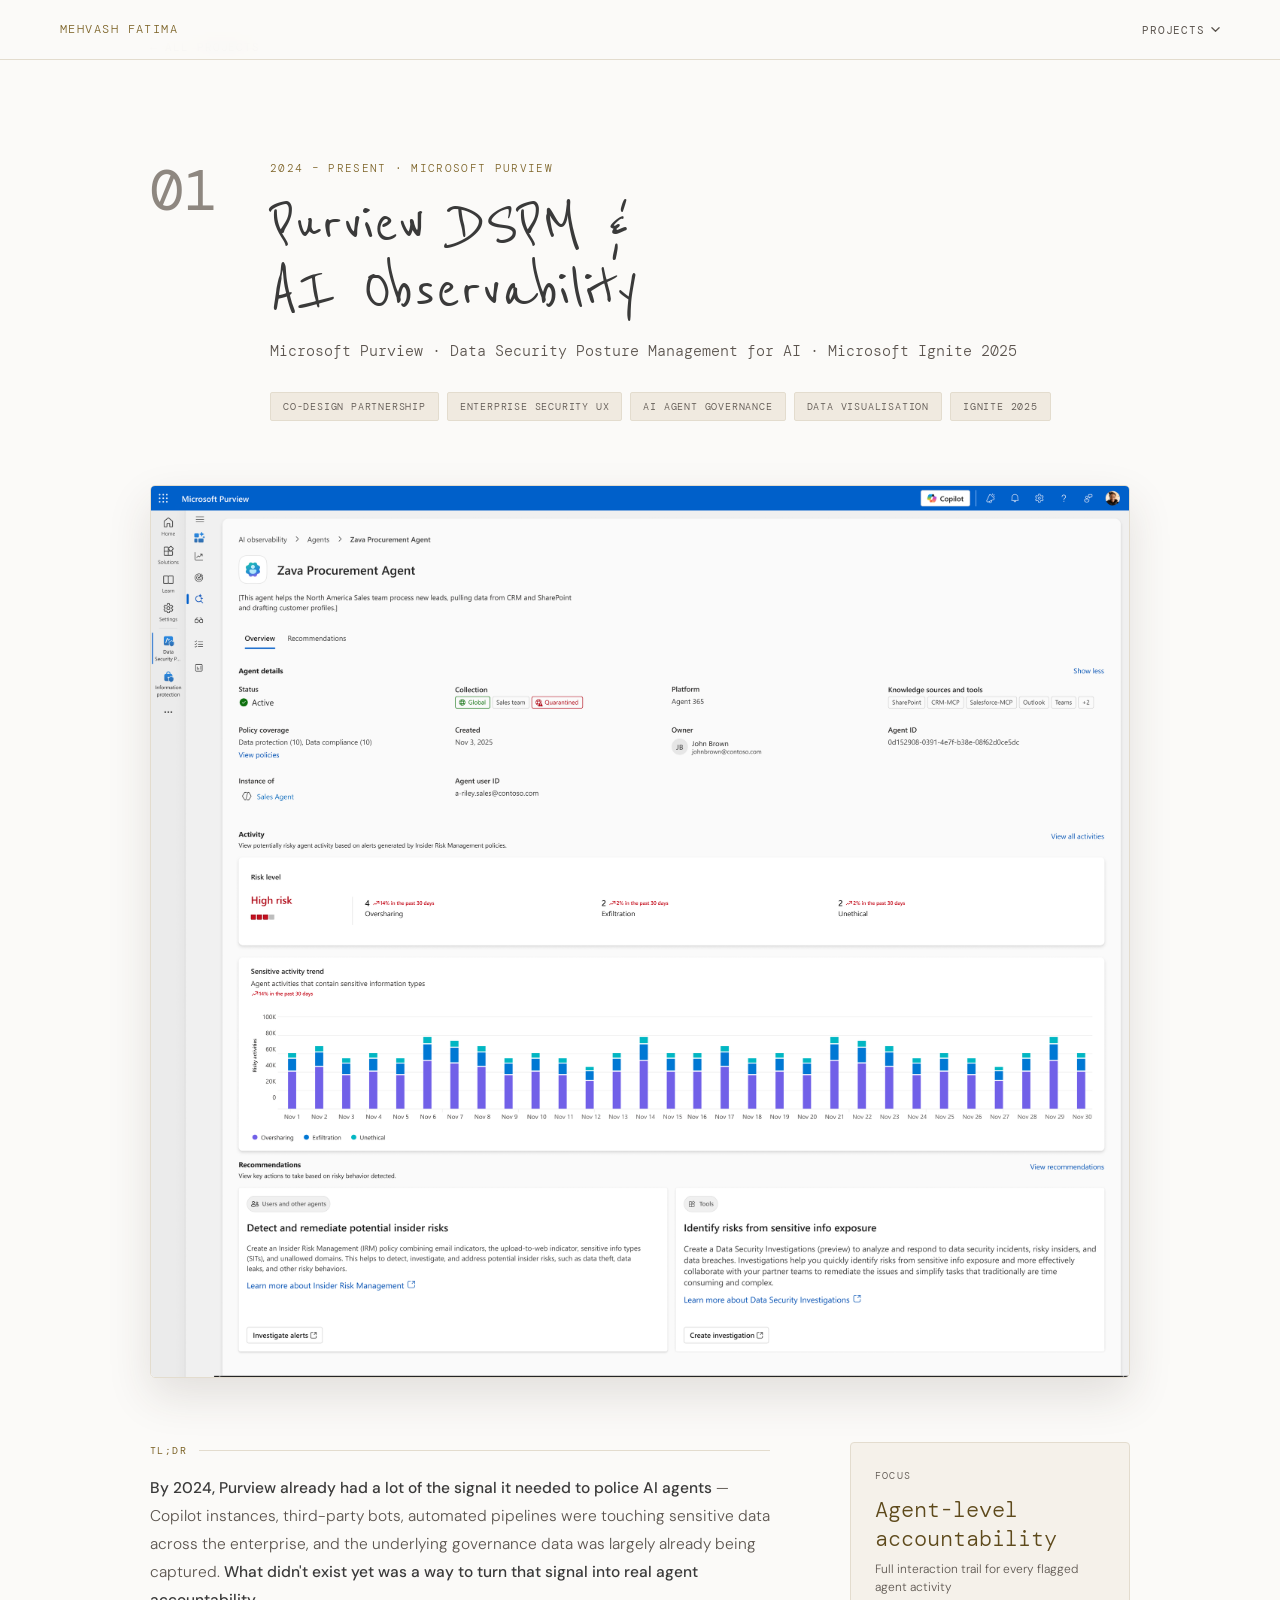
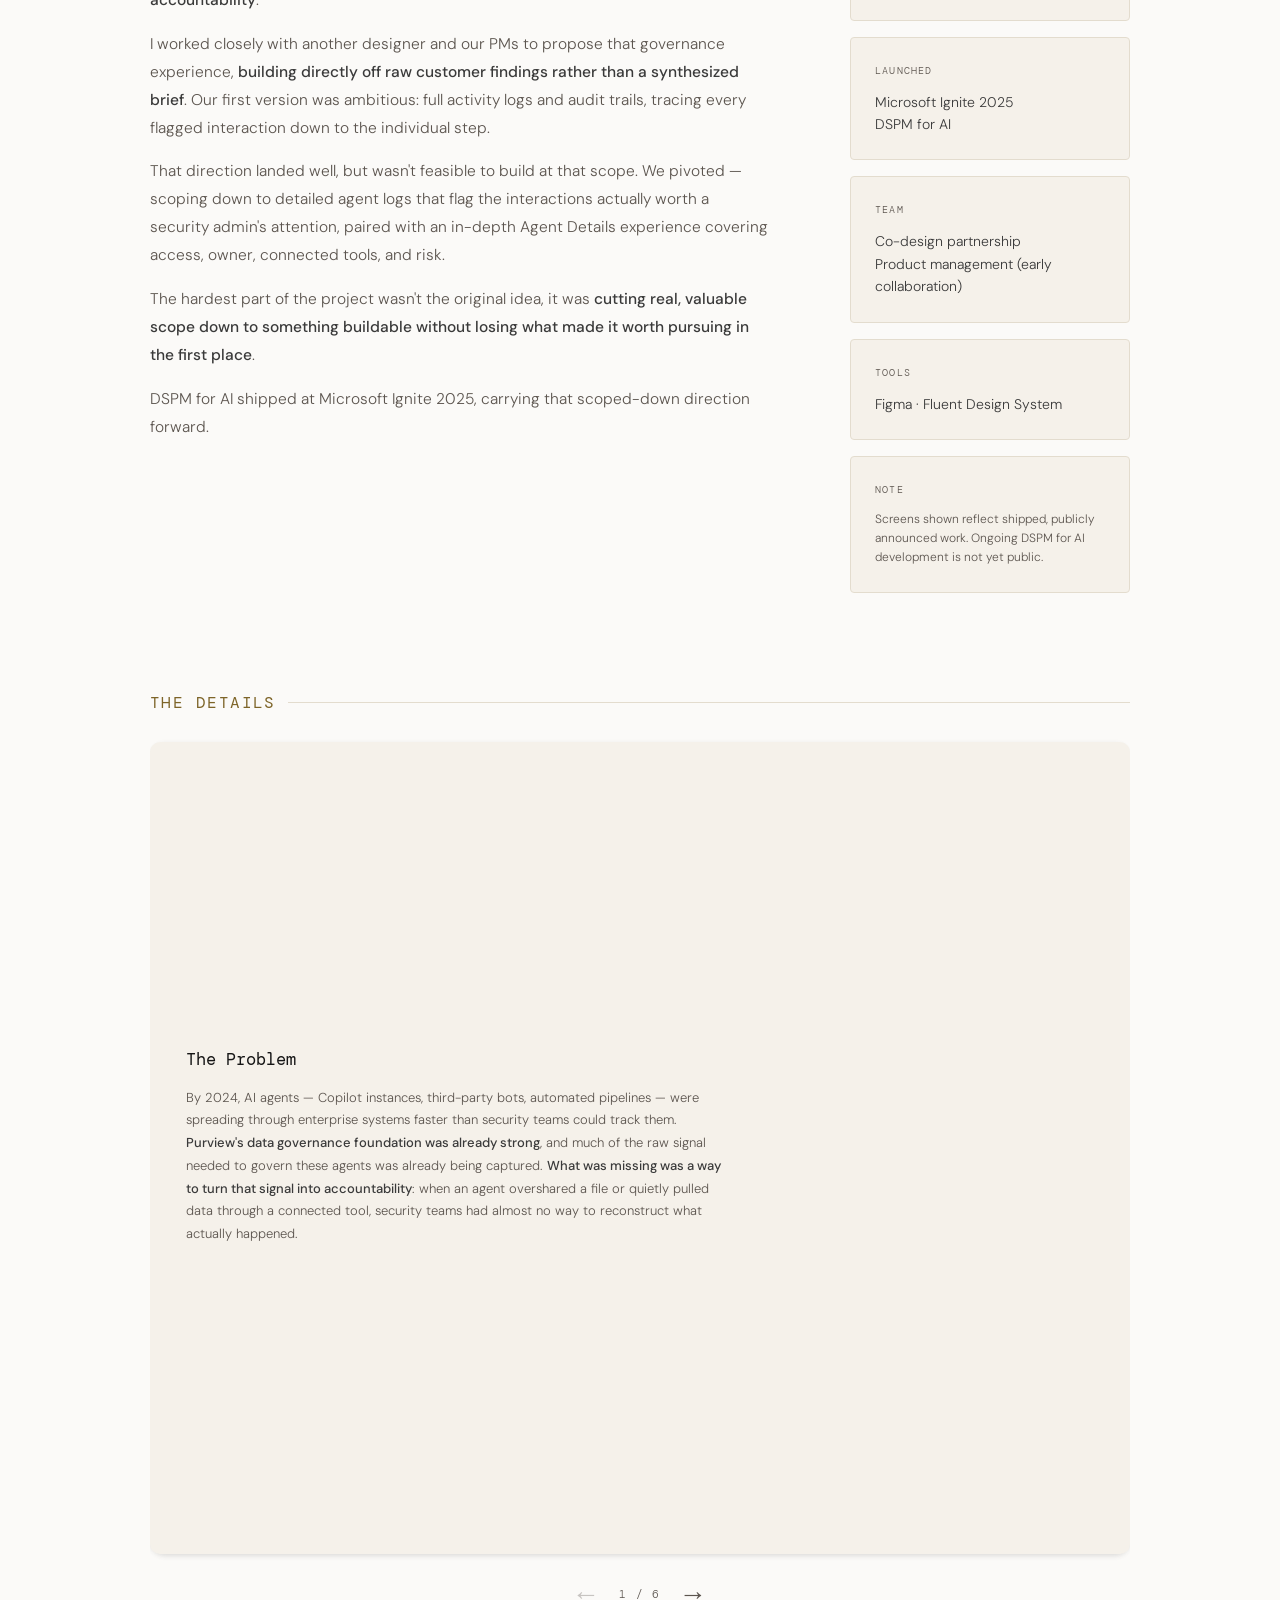
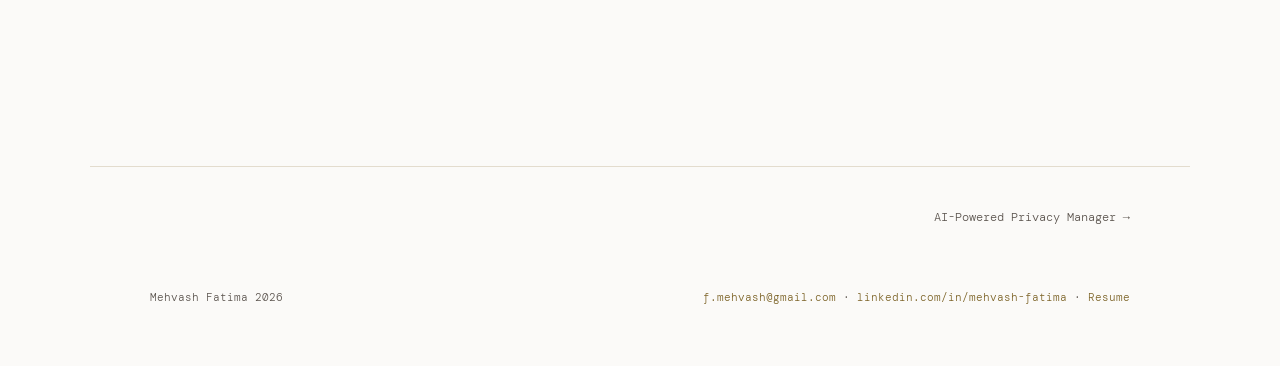
==== case-study-01-dspm.html @ 2e0a59f4 "Swap the site's serif for DM Mono and hand-letter the page titles Playfair Display is gone. Everythi" ====
<!DOCTYPE html>
<html lang="en">
<head>
<meta charset="UTF-8">
<meta name="viewport" content="width=device-width, initial-scale=1.0">
<title>Purview DSPM & AI Observability · Mehvash Fatima</title>
<link rel="preconnect" href="https://fonts.googleapis.com">
<link href="https://fonts.googleapis.com/css2?family=DM+Mono:ital,wght@0,400;0,500;1,400&family=DM+Sans:wght@300;400;500&family=Reenie+Beanie&display=swap" rel="stylesheet">
<style>
  *, *::before, *::after { box-sizing: border-box; margin: 0; padding: 0; }

  :root {
    /* Light palette. Every ink/accent value below clears WCAG AA (4.5:1) on the
       darkest surface it can land on (--tag-bg), not just on --bg. */
    --bg:        #FBFAF8;
    --surface:   #F5F1EA;
    --border:    #E3DCCE;
    --card:      #FFFFFF;
    --ink:       #3A3A3A;
    --muted:     #5C554F;
    --accent:    #7D6428;
    --highlight: #5E4A1C;
    --tag-bg:    #F0EAE0;
    /* Ghosted numerals. Light enough to stay background texture, dark
       enough to pass: --numeral 4.69:1 for 11px text, --numeral-display
       3.40:1 which clears large-text AA at 72px. Previously both used
       --border, which sat at 1.31:1. */
    --numeral:   #767068;
    --numeral-display: #8E8780;
    --final-tag: #A9C9A4;
    /* "The Details" carousel. --ink-strong is the near-black the slide
       headings use; --frame is the picture-frame border around slide
       screenshots, --frame-dash the dashed annotation boxes. */
    --ink-strong:   #161616;
    --frame:        #F2EDE4;
    --frame-dash:   #CBBEA3;
    /* Angular "torn paper" fills. --wash backs the hero headline; the
       numbered three back the process principles. */
    --wash:      #E8D5B0;
    --wash-1:    #C8B89A;
    --wash-2:    #E8D5B0;
    --wash-3:    #C8A870;
    --hand:      'Reenie Beanie', 'Segoe Script', cursive;
    --sans:      'DM Sans', sans-serif;
    --mono:      'DM Mono', monospace;
  }

  /* Honour the OS "reduce motion" setting: opt in rather than opt out. */
  @media (prefers-reduced-motion: no-preference) {
    html { scroll-behavior: smooth; }
  }

  body {
    background: var(--bg);
    color: var(--ink);
    font-family: var(--sans);
    font-weight: 300;
    line-height: 1.7;
    -webkit-font-smoothing: antialiased;
  }

  /* ── NAV ── */
  nav {
    position: fixed;
    top: 0; left: 0; right: 0;
    z-index: 100;
    background: rgba(251,250,248,0.92);
    backdrop-filter: blur(12px);
    border-bottom: 1px solid var(--border);
    padding: 0 60px;
    height: 60px;
    display: flex;
    align-items: center;
    justify-content: space-between;
  }

  .nav-name {
    font-family: var(--mono);
    font-size: 12px;
    letter-spacing: 0.12em;
    color: var(--accent);
    text-transform: uppercase;
    text-decoration: none;
  }

  .nav-links {
    display: flex;
    align-items: center;
    gap: 32px;
    list-style: none;
  }

  .nav-links > a {
    font-family: var(--mono);
    font-size: 11px;
    color: var(--muted);
    text-decoration: none;
    letter-spacing: 0.08em;
    text-transform: uppercase;
    transition: color 0.2s;
  }

  .nav-links > a:hover { color: var(--ink); }

  /* ── NAV DROPDOWN ── */
  .nav-dropdown {
    position: relative;
  }

  .nav-dropdown-trigger {
    display: flex;
    align-items: center;
    gap: 6px;
    background: none;
    border: none;
    cursor: pointer;
    font-family: var(--mono);
    font-size: 11px;
    color: var(--muted);
    letter-spacing: 0.08em;
    text-transform: uppercase;
    transition: color 0.2s;
    padding: 0;
  }

  .nav-dropdown-trigger:hover,
  .nav-dropdown.open .nav-dropdown-trigger {
    color: var(--ink);
  }

  .nav-dropdown-trigger svg {
    width: 9px;
    height: 9px;
    transition: transform 0.2s ease;
  }

  .nav-dropdown.open .nav-dropdown-trigger svg {
    transform: rotate(180deg);
  }

  .nav-dropdown-menu {
    position: absolute;
    top: calc(100% + 18px);
    right: 0;
    background: var(--surface);
    border: 1px solid var(--border);
    border-radius: 4px;
    min-width: 280px;
    padding: 8px;
    opacity: 0;
    visibility: hidden;
    transform: translateY(-6px);
    transition: opacity 0.18s ease, transform 0.18s ease, visibility 0.18s;
    box-shadow: 0 16px 40px rgba(60,50,35,0.14);
  }

  .nav-dropdown.open .nav-dropdown-menu {
    opacity: 1;
    visibility: visible;
    transform: translateY(0);
  }

  /* Extra safety net for very narrow screens: anchor to the viewport
     rather than the trigger, in case the trigger-aligned menu is still
     wider than the available space. */
  @media (max-width: 860px) {
    .nav-dropdown-menu {
      position: fixed;
      top: 76px;
      left: 20px;
      right: 20px;
      min-width: 0;
      width: auto;
    }
  }

  .nav-dropdown-menu a {
    display: flex;
    align-items: flex-start;
    gap: 10px;
    padding: 10px 12px;
    border-radius: 3px;
    text-decoration: none;
    transition: background 0.15s;
  }

  .nav-dropdown-menu a:hover {
    background: var(--tag-bg);
  }

  .nav-dropdown-menu .proj-num {
    font-family: var(--mono);
    font-size: 10px;
    color: var(--accent);
    letter-spacing: 0.1em;
    flex-shrink: 0;
    padding-top: 2px;
  }

  .nav-dropdown-menu .proj-content {
    display: block;
    flex: 1;
    min-width: 0;
  }

  .nav-dropdown-menu .proj-title {
    display: block;
    font-family: var(--sans);
    font-size: 13px;
    color: var(--ink);
    line-height: 1.4;
  }

  .nav-dropdown-menu .proj-meta {
    display: block;
    font-family: var(--mono);
    font-size: 10px;
    color: var(--muted);
    margin-top: 3px;
  }

  /* Marks the one project that has a clickable prototype behind it. A dot
     rather than a ring: the prototype's gold spotlight is the loud version of
     this and belongs on the case study's own call-to-action, not repeated in
     every nav menu. Not a nested link — the row is already an <a>, and an <a>
     inside an <a> is invalid; the case study carries the actual link. */
  .nav-dropdown-menu .proj-flag {
    display: flex;
    align-items: center;
    gap: 6px;
    margin-top: 5px;
    font-family: var(--mono);
    font-size: 10px;
    letter-spacing: 0.06em;
    color: var(--accent);
  }

  .nav-dropdown-menu .proj-flag::before {
    content: '';
    flex: none;
    width: 5px;
    height: 5px;
    border-radius: 50%;
    background: var(--accent);
  }

  /* ── HERO ── */
  .hero {
    padding: 160px 60px 100px;
    max-width: 1100px;
    margin: 0 auto;
  }

  /* --highlight rather than --accent: this sits on the tan wash, where
     --accent falls to 3.91:1. */
  .hero-eyebrow {
    font-family: var(--mono);
    font-size: 11px;
    letter-spacing: 0.15em;
    color: var(--highlight);
    text-transform: uppercase;
    margin-bottom: 28px;
  }

  .hero h1 {
    font-family: var(--hand);
    font-size: clamp(60px, 8.6vw, 112px);
    font-weight: 400;
    line-height: 0.92;
    letter-spacing: -0.02em;
    color: var(--ink);
    margin-bottom: 32px;
  }

  .hero h1 em {
    font-style: italic;
    color: var(--accent);
  }

  .hero-summary {
    font-size: 17px;
    line-height: 1.75;
    color: var(--muted);
    max-width: 640px;
    margin-bottom: 48px;
  }

  .hero-summary strong { color: var(--ink); font-weight: 400; }

  .hero-meta {
    display: flex;
    gap: 48px;
  }

  .meta-item {
    display: flex;
    flex-direction: column;
    gap: 4px;
  }

  .meta-label {
    font-family: var(--mono);
    font-size: 10px;
    letter-spacing: 0.12em;
    color: var(--muted);
    text-transform: uppercase;
  }

  .meta-value {
    font-size: 14px;
    color: var(--ink);
  }

  @media (max-width: 860px) {
    .hero-meta {
      display: grid;
      grid-template-columns: 1fr 1fr;
      gap: 24px 32px;
    }
  }

  /* ── TOC ── */
  .toc-section {
    max-width: 1100px;
    margin: 0 auto;
    padding: 72px 60px;
    border-bottom: 1px solid var(--border);
  }

  .toc-label {
    font-family: var(--mono);
    font-size: 11px;
    letter-spacing: 0.12em;
    color: var(--muted);
    text-transform: uppercase;
    margin-bottom: 40px;
  }

  .toc-grid {
    display: flex;
    flex-direction: column;
  }

  .toc-item {
    display: flex;
    align-items: flex-start;
    gap: 24px;
    padding: 28px 0;
    border-top: 1px solid var(--border);
    text-decoration: none;
    transition: all 0.2s;
  }

  .toc-item:first-child { border-top: none; }

  .toc-item:hover .toc-item-title { color: var(--highlight); }
  .toc-item:hover .toc-num { color: var(--accent); }

  .toc-num {
    font-family: var(--mono);
    font-size: 11px;
    color: var(--numeral);
    min-width: 28px;
    padding-top: 4px;
    transition: color 0.2s;
  }

  .toc-item-content { flex: 1; min-width: 0; }

  .toc-item-title {
    font-family: var(--mono);
    font-size: 16px;
    font-weight: 500;
    color: var(--ink);
    transition: color 0.2s;
    display: block;
    margin-bottom: 4px;
  }

  .toc-item-meta {
    font-family: var(--mono);
    font-size: 11px;
    color: var(--muted);
  }

  /* ── CASE STUDY ── */
  .case-study {
    max-width: 1100px;
    margin: 0 auto;
    padding: 100px 60px;
    /* Entrance animation only. The resting state is visible: opacity 0 lives
       inside the keyframe, never on the element, so nothing has to run for the
       article to render. */
    animation: fadeUp 0.6s ease both;
  }

  @media (prefers-reduced-motion: reduce) {
    .case-study { animation: none; }
  }

  .cs-header {
    display: grid;
    grid-template-columns: 80px 1fr;
    gap: 0 40px;
    margin-bottom: 64px;
    align-items: start;
  }

  .cs-eyebrow-mobile {
    display: none;
  }

  @media (max-width: 860px) {
    .cs-header {
      grid-template-columns: 1fr;
    }

    .cs-eyebrow-mobile {
      display: block;
      grid-column: 1;
      font-family: var(--mono);
      font-size: 11px;
      letter-spacing: 0.12em;
      color: var(--accent);
      text-transform: uppercase;
      margin-bottom: 20px;
    }

    .cs-header-content .cs-eyebrow {
      display: none;
    }
  }

  .cs-number {
    font-family: var(--mono);
    font-size: 56px;
    color: var(--numeral-display);
    line-height: 1;
    padding-top: 4px;
    font-weight: 400;
  }

  .cs-header-content {}

  .cs-eyebrow {
    font-family: var(--mono);
    font-size: 11px;
    letter-spacing: 0.12em;
    color: var(--accent);
    text-transform: uppercase;
    margin-bottom: 12px;
  }

  .cs-title {
    font-family: var(--hand);
    font-size: clamp(44px, 5.8vw, 70px);
    font-weight: 400;
    line-height: 0.95;
    color: var(--ink);
    margin-bottom: 16px;
  }

  .cs-subtitle {
    font-size: 15px;
    color: var(--muted);
    margin-bottom: 28px;
    font-family: var(--mono);
  }

  .cs-tags {
    display: flex;
    flex-wrap: wrap;
    gap: 8px;
  }

  .tag {
    background: var(--tag-bg);
    border: 1px solid var(--border);
    color: var(--muted);
    font-family: var(--mono);
    font-size: 10px;
    letter-spacing: 0.08em;
    text-transform: uppercase;
    padding: 5px 12px;
    border-radius: 2px;
  }

  /* ── CS BODY ── */
  .cs-body {
    display: grid;
    grid-template-columns: 1fr 280px;
    gap: 80px;
    align-items: start;
  }

  .cs-main {}

  .cs-section {
    margin-bottom: 48px;
  }

  .cs-section-label {
    font-family: var(--mono);
    font-size: 10px;
    font-weight: 400;
    letter-spacing: 0.14em;
    color: var(--accent);
    text-transform: uppercase;
    margin-bottom: 16px;
    display: flex;
    align-items: center;
    gap: 12px;
  }

  .cs-section-label::after {
    content: '';
    flex: 1;
    height: 1px;
    background: var(--border);
  }

  .cs-section p {
    font-size: 15.5px;
    line-height: 1.8;
    color: var(--muted);
    margin-bottom: 16px;
  }

  .cs-section p:last-child { margin-bottom: 0; }

  .cs-section strong {
    color: var(--ink);
    font-weight: 500;
  }

  /* ── SIDEBAR: desktop default = original separate boxes, non-collapsible ── */
  .cs-sidebar {}

  .cs-sidebar-mobile {
    display: none;
  }

  .cs-sidebar-details {
    border: none;
    background: none;
    border-radius: 0;
  }

  .cs-sidebar-summary {
    display: none;
  }

  .cs-sidebar-content {
    padding: 0;
    display: flex;
    flex-direction: column;
  }

  .sidebar-block {
    background: var(--surface);
    border: 1px solid var(--border);
    border-radius: 4px;
    padding: 24px;
    margin-bottom: 16px;
  }

  .cs-sidebar-content .sidebar-block:first-child {
    padding-top: 24px;
  }

  /* ── SIDEBAR: mobile = single collapsible unified box, shown above main content ── */
  @media (max-width: 860px) {
    .cs-body {
      grid-template-columns: 1fr;
      gap: 40px;
    }

    .cs-sidebar {
      display: none;
    }

    .cs-sidebar-mobile {
      display: block;
      max-width: 1100px;
      margin: 0 auto 56px;
    }

    .cs-sidebar-mobile .cs-sidebar-details {
      border: 1px solid var(--border);
      border-radius: 4px;
      background: var(--surface);
      overflow: hidden;
    }

    .cs-sidebar-mobile .cs-sidebar-summary {
      display: flex;
      cursor: pointer;
      padding: 18px 24px;
      font-family: var(--mono);
      font-size: 10px;
      letter-spacing: 0.12em;
      text-transform: uppercase;
      color: var(--muted);
      justify-content: space-between;
      align-items: center;
      list-style: none;
      user-select: none;
    }

    .cs-sidebar-mobile .cs-sidebar-summary::-webkit-details-marker { display: none; }

    .cs-sidebar-mobile .cs-sidebar-summary::after {
      content: '';
      width: 8px;
      height: 8px;
      border-right: 1.4px solid var(--muted);
      border-bottom: 1.4px solid var(--muted);
      transform: rotate(45deg);
      transition: transform 0.2s ease;
      flex-shrink: 0;
    }

    .cs-sidebar-mobile .cs-sidebar-details[open] .cs-sidebar-summary::after {
      transform: rotate(-135deg);
    }

    .cs-sidebar-mobile .cs-sidebar-content {
      padding: 0 24px 24px;
      display: block;
    }

    .cs-sidebar-mobile .sidebar-block {
      background: none;
      border: none;
      border-top: 1px solid var(--border);
      border-radius: 0;
      padding: 20px 0;
      margin-bottom: 0;
    }

    .cs-sidebar-mobile .cs-sidebar-content .sidebar-block:first-child {
      border-top: none;
      padding-top: 4px;
    }
  }

  .sidebar-label {
    font-family: var(--mono);
    font-size: 10px;
    letter-spacing: 0.12em;
    color: var(--muted);
    text-transform: uppercase;
    margin-bottom: 12px;
  }

  .sidebar-value {
    font-size: 14px;
    color: var(--ink);
    line-height: 1.6;
  }

  .sidebar-value.large {
    font-family: var(--mono);
    font-size: 27px;
    color: var(--highlight);
    line-height: 1;
    margin-bottom: 6px;
  }

  .sidebar-value.large + .sidebar-sub {
    font-size: 12px;
    color: var(--muted);
    line-height: 1.5;
  }

  .stat-row {
    display: flex;
    flex-direction: column;
    gap: 20px;
  }

  .stat-item {}

  .role-pill {
    display: inline-block;
    background: rgba(125,100,40,0.07);
    border: 1px solid rgba(125,100,40,0.28);
    color: var(--accent);
    font-family: var(--mono);
    font-size: 11px;
    padding: 4px 10px;
    border-radius: 2px;
    margin-bottom: 8px;
  }

  /* ── FOOTER ── */
  footer {
    max-width: 1100px;
    margin: 0 auto;
    padding: 60px;
    display: flex;
    justify-content: space-between;
    align-items: center;
  }

  footer p {
    font-family: var(--mono);
    font-size: 11px;
    color: var(--muted);
  }

  footer a {
    color: var(--accent);
    text-decoration: none;
  }

  /* ── SCROLL ANIMATION ── */
  @keyframes fadeUp {
    from { opacity: 0; transform: translateY(24px); }
    to   { opacity: 1; transform: translateY(0); }
  }

  /* ── LIGHTBOX ── */
  .cs-figure img,
  .sidebar-img-real img {
    cursor: zoom-in;
    transition: opacity 0.15s ease;
  }

  .cs-figure img:hover,
  .sidebar-img-real img:hover {
    opacity: 0.92;
  }

  #lightbox-overlay {
    display: none;
    position: fixed;
    inset: 0;
    background: rgba(10, 10, 10, 0.94);
    z-index: 9999;
    align-items: center;
    justify-content: center;
    padding: 48px;
    cursor: zoom-out;
  }

  #lightbox-overlay.active {
    display: flex;
  }

  #lightbox-overlay img {
    max-width: 92vw;
    max-height: 88vh;
    object-fit: contain;
    border-radius: 3px;
    box-shadow: 0 24px 64px rgba(0, 0, 0, 0.5);
    cursor: default;
  }

  #lightbox-close {
    position: fixed;
    top: 20px;
    right: 28px;
    color: #F2EDE4;
    font-family: var(--sans);
    font-size: 15px;
    letter-spacing: 0.05em;
    text-transform: uppercase;
    background: rgba(255, 255, 255, 0.08);
    border: 1px solid rgba(255, 255, 255, 0.2);
    border-radius: 3px;
    padding: 8px 14px;
    cursor: pointer;
  }

  #lightbox-close:hover {
    background: rgba(255, 255, 255, 0.16);
  }

  #lightbox-caption {
    position: fixed;
    bottom: 24px;
    left: 0;
    right: 0;
    text-align: center;
    color: #A9A29B;
    font-family: var(--sans);
    font-size: 13px;
    padding: 0 60px;
  }

  .cs-figure {
    margin: 32px 0;
  }

  .cs-figure img {
    width: 100%;
    display: block;
    border-radius: 4px;
    border: 1px solid var(--border);
    background: var(--surface);
  }

  .cs-figure-tag {
    display: inline-block;
    font-family: var(--mono);
    font-size: 9.5px;
    letter-spacing: 0.1em;
    text-transform: uppercase;
    color: var(--bg);
    background: var(--accent);
    padding: 3px 8px;
    border-radius: 2px;
    margin-bottom: 10px;
  }

  .cs-figure-tag.final { background: var(--final-tag); color: #16241a; }

  .cs-figure-caption {
    font-family: var(--sans);
    font-size: 12.5px;
    line-height: 1.6;
    color: var(--muted);
    margin-top: 10px;
  }

  .cs-hero-image {
    max-width: 1100px;
    margin: 0 auto 64px;
  }

  .cs-hero-image img {
    width: 100%;
    display: block;
    border-radius: 5px;
    border: 1px solid var(--border);
    box-shadow: 0 18px 44px rgba(60,50,35,0.13);
  }

  .cs-figure.two-up-real {
    display: grid;
    grid-template-columns: 1fr 1fr;
    gap: 20px;
    align-items: start;
  }

  .cs-figure.two-up-real .cs-figure-col img { width: 100%; }

  @media (max-width: 760px) {
    .cs-figure.two-up-real { grid-template-columns: 1fr; }
  }

  .sidebar-img-real img {
    width: 100%;
    display: block;
    border-radius: 4px;
    border: 1px solid var(--border);
    margin-bottom: 10px;
  }

  .sidebar-img-real-caption {
    font-family: var(--sans);
    font-size: 11.5px;
    line-height: 1.55;
    color: var(--muted);
  }

  /* ── HERO CONTACT ICONS ── */
  .hero-contact {
    display: flex;
    gap: 16px;
    margin-top: 40px;
  }

  .hero-contact a {
    display: flex;
    align-items: center;
    justify-content: center;
    width: 40px;
    height: 40px;
    border: 1px solid var(--border);
    border-radius: 50%;
    color: var(--muted);
    transition: color 0.2s, border-color 0.2s, background 0.2s;
  }

  .hero-contact a:hover {
    color: var(--bg);
    background: var(--accent);
    border-color: var(--accent);
  }

  .hero-contact svg {
    width: 17px;
    height: 17px;
  }

  .about-photo-card {
    background: var(--card);
    border-radius: 3px;
    padding: 14px 14px 48px;
    box-shadow: 0 18px 44px rgba(60,50,35,0.18);
    transform: rotate(2deg);
    margin-top: 8px;
  }

  .about-photo-frame {
    width: 100%;
    aspect-ratio: 4/5;
    border-radius: 2px;
    overflow: hidden;
  }

  .about-photo-frame img {
    width: 100%;
    height: 100%;
    object-fit: cover;
    display: block;
    cursor: zoom-in;
  }

  .about-photo-caption {
    font-family: var(--mono);
    font-style: italic;
    font-size: 13px;
    color: var(--ink);
    text-align: center;
    margin-top: 16px;
  }

  /* ── "THE DETAILS" CAROUSEL ──
     Six slides in a horizontal scroll-snap track. The buttons and the ←/→ keys
     are an enhancement layered on by site.js; with the script gone the track is
     still a scrollable, swipeable row and every slide remains reachable. */
  .cs-carousel {
    margin-top: 80px;
  }

  /* Same rule as .cs-section-label, at the larger size the design uses for a
     standalone section heading rather than one nested in the prose column. */
  .cs-section-label.is-large {
    font-size: 16px;
    letter-spacing: 0.09em;
    margin-bottom: 18px;
  }

  .cs-carousel-track {
    display: flex;
    overflow-x: auto;
    scroll-snap-type: x mandatory;
    /* Vertical padding only, to clear the card's drop shadow. Horizontal
       padding would be a trap: flex-basis:100% resolves against the content
       box, so side padding makes every slide narrower than the scrollport and
       the neighbouring cards show through at both edges. The gap does that job
       instead — it sits between slides rather than inside the scrollport, so it
       parks the neighbours' shadows out of sight without shrinking anything.
       The script derives its step from the slide pitch, so this stays in sync. */
    padding: 8px 0;
    gap: 16px;
  }

  /* The scrollbar is the only affordance until the script arrives, so it is
     hidden and replaced by the buttons only once they actually work. Same
     bargain the nav dropdown makes: never advertise a control that is dead. */
  .cs-carousel.is-enhanced .cs-carousel-track {
    scrollbar-width: none;
    -ms-overflow-style: none;
  }

  .cs-carousel.is-enhanced .cs-carousel-track::-webkit-scrollbar { display: none; }

  .cs-slide {
    flex: 0 0 100%;
    min-width: 0;
    scroll-snap-align: start;
    /* One gesture, one slide. Without this a fling is allowed to travel over
       intermediate snap points and settle wherever its momentum runs out,
       which reads as a single long horizontal scroll that happens to land on
       a slide. `always` forbids passing a snap position, so a swipe advances
       exactly one card however hard it is thrown. */
    scroll-snap-stop: always;
    display: grid;
    grid-template-columns: minmax(0, 1fr) 281px;
    min-height: 453px;
    background: var(--card);
    border-radius: 15px;
    box-shadow: 0 2px 5.6px rgba(70,70,70,0.16);
  }

  /* Left half: the artwork. */
  .cs-slide-assets {
    display: flex;
    flex-direction: column;
    align-items: center;
    justify-content: center;
    gap: 12px;
    min-width: 0;
    padding: 28px 24px;
    background: var(--bg);
    border-radius: 10px 0 0 10px;
  }

  /* Right half: the label and the prose. */
  .cs-slide-overlay {
    display: flex;
    flex-direction: column;
    gap: 16px;
    min-width: 0;
    padding: 32px 26px 32px 28px;
    background: var(--surface);
    border-left: 1px dashed var(--border);
    border-radius: 0 10px 10px 0;
  }

  .cs-slide-overlay h3 {
    font-family: var(--mono);
    font-size: 17px;
    font-weight: 400;
    line-height: 1.25;
    color: var(--ink-strong);
  }

  /* 13px rather than the comp's 12px: DM Sans at 300 is genuinely hard to read
     that small next to the page's 15.5px body copy. */
  .cs-slide-overlay p,
  .cs-slide-overlay li {
    font-size: 13px;
    line-height: 1.75;
    color: var(--muted);
  }

  .cs-slide-overlay p + p { margin-top: 14px; }

  .cs-slide-overlay strong { color: var(--ink); font-weight: 500; }

  .cs-slide-overlay ul {
    margin-left: 18px;
    display: flex;
    flex-direction: column;
    gap: 6px;
  }

  /* Slide 1 carries no artwork, so the overlay spans the whole card. */
  .cs-slide.is-text-only { grid-template-columns: 1fr; }

  .cs-slide.is-text-only .cs-slide-overlay {
    justify-content: center;
    border-left: none;
    border-radius: 10px;
    padding: 40px 36px;
  }

  .cs-slide.is-text-only .cs-slide-overlay > * { max-width: 542px; }

  .cs-slide-figure {
    margin: 0;
    display: flex;
    flex-direction: column;
    align-items: center;
    gap: 12px;
    /* Explicit width, not just max-width, so children with no intrinsic size
       have a resolved parent to measure their own width against. */
    width: 100%;
    min-width: 0;
  }

  .cs-slide-figure img {
    display: block;
    max-width: 100%;
    height: auto;
    border: 5px solid var(--frame);
    border-radius: 5px;
    background: var(--card);
  }

  .cs-slide-figure figcaption {
    font-family: var(--mono);
    font-size: 12px;
    line-height: 1.6;
    color: var(--muted);
    text-align: center;
    max-width: 480px;
  }

  /* Slide 4 sets one tall screen against two stacked storyboards, split by a
     rule. The rule becomes horizontal once the pair stacks. */
  .cs-slide-collage {
    display: grid;
    grid-template-columns: minmax(0, 0.58fr) minmax(0, 1fr);
    gap: 28px;
    align-items: start;
    width: 100%;
  }

  .cs-slide-collage > * + * {
    border-left: 1px solid var(--border);
    padding-left: 28px;
  }

  .cs-slide-collage .cs-slide-figure { gap: 10px; }

  /* Two artworks of comparable weight side by side; the default collage is
     weighted for one tall screen against a stack of two. */
  .cs-slide-collage.is-even { grid-template-columns: 1fr 1fr; }

  /* A set of small screens shown together — one per product. Flex rather than
     grid so a partial last row centres instead of hanging left. */
  .cs-slide-gallery {
    display: flex;
    flex-wrap: wrap;
    justify-content: center;
    gap: 16px;
    width: 100%;
  }

  .cs-slide-gallery .cs-slide-figure {
    width: auto;
    /* Two up rather than three: the overlay beside this panel runs long when a
       slide covers several products, and three-up leaves the screens stranded
       in the middle of a tall panel. */
    flex: 0 1 calc(50% - 8px);
    gap: 8px;
  }

  .cs-slide-gallery figcaption {
    font-size: 10.5px;
    letter-spacing: 0.06em;
    text-transform: uppercase;
  }

  .cs-slide-stack {
    display: flex;
    flex-direction: column;
    gap: 14px;
    width: 100%;
  }

  .cs-slide-stack img { width: 100%; }

  /* Slide 5: the crops are annotated rather than framed, so the dashed box
     replaces the picture-frame border. */
  .cs-slide-annot {
    width: 100%;
    padding: 6px 8px;
    border: 1px dashed var(--frame-dash);
  }

  .cs-slide-annot img {
    width: 100%;
    border: none;
    border-radius: 0;
  }

  /* Slide 6 pins the FINAL tag above its screenshot, reusing .cs-figure-tag. */
  .cs-slide-figure.is-tagged { align-items: flex-start; width: 100%; }

  .cs-slide-figure.is-tagged .cs-figure-tag { margin-bottom: 0; }

  .cs-slide-figure.is-tagged img {
    box-shadow: 0 5px 7px rgba(0,0,0,0.1);
  }

  /* ── SWIPE HINT (mobile) ──
     Sits directly under the heading rather than after the track: slides differ
     in height there, so anything below the track can end up far from the card
     it belongs to. Decorative only — the track already announces itself as a
     scrollable group, so this is aria-hidden. */
  .cs-carousel-hint { display: none; }

  .cs-carousel-hint svg {
    width: 24px;
    height: 8px;
    overflow: visible;
  }

  .cs-carousel-hint path {
    fill: none;
    stroke: currentColor;
    stroke-width: 1.2;
    stroke-linecap: round;
    stroke-linejoin: round;
  }

  /* Retires itself once the reader has swiped: the hint has done its job and
     should stop nagging. */
  .cs-carousel.has-swiped .cs-carousel-hint {
    opacity: 0;
    visibility: hidden;
    transition: opacity 0.4s ease, visibility 0.4s ease;
  }

  @keyframes swipeNudge {
    0%, 55%, 100% { transform: translateX(0);   opacity: 0.5; }
    28%           { transform: translateX(6px); opacity: 1; }
  }

  /* ── CAROUSEL NAV ──
     --muted rather than the comp's #8C8680, which measures 3.45:1 on --bg and
     so fails AA for the 11px counter. */
  .cs-carousel-nav {
    display: none;
    align-items: center;
    justify-content: center;
    gap: 20px;
    padding: 10px 0;
  }

  .cs-carousel.is-enhanced .cs-carousel-nav { display: flex; }

  .cs-carousel-btn {
    background: none;
    border: none;
    cursor: pointer;
    padding: 0 4px;
    font-family: var(--mono);
    font-size: 28px;
    line-height: 1.6;
    letter-spacing: 0.04em;
    color: var(--muted);
    transition: color 0.2s, opacity 0.2s;
  }

  .cs-carousel-btn:hover:not(:disabled) { color: var(--accent); }

  .cs-carousel-btn:disabled {
    opacity: 0.32;
    cursor: default;
  }

  .cs-carousel-count {
    font-family: var(--mono);
    font-size: 11px;
    letter-spacing: 0.11em;
    color: var(--muted);
  }

  @media (max-width: 1000px) {
    .cs-slide { grid-template-columns: minmax(0, 1fr) 260px; }
  }

  @media (max-width: 760px) {
    .cs-carousel { margin-top: 56px; }

    /* The two halves stack, so the dashed seam moves to the top edge and the
       corner radii follow. */
    .cs-slide {
      grid-template-columns: 1fr;
      min-height: 0;
    }

    /* Side by side, every slide shares the tallest slide's height and that reads
       as deliberate. Stacked, it does not: the tallest slide is ~1200px, and
       forcing the short ones to match pads them with hundreds of pixels of
       nothing — around the artwork if the rows stretch evenly, below the prose
       if they do not. So on narrow screens each slide keeps its own height. */
    .cs-carousel-track { align-items: flex-start; }

    .cs-slide-assets {
      border-radius: 10px 10px 0 0;
      padding: 20px;
    }

    .cs-slide-overlay {
      border-left: none;
      border-top: 1px dashed var(--border);
      border-radius: 0 0 10px 10px;
      padding: 26px 22px 30px;
    }

    .cs-slide.is-text-only .cs-slide-overlay { padding: 30px 22px; }

    .cs-slide-collage,
    .cs-slide-collage.is-even {
      grid-template-columns: 1fr;
      gap: 22px;
    }

    .cs-slide-gallery .cs-slide-figure { flex-basis: calc(50% - 8px); }

    /* Gallery thumbs are barely 100px wide at this size, where a full-size
       glyph covers a quarter of the artwork. */
    .cs-slide-gallery .zoom-wrap-hint {
      width: 18px;
      height: 18px;
      right: 6px;
      bottom: 6px;
      border-radius: 3px;
    }

    .cs-slide-gallery .zoom-wrap-hint svg { width: 10px; height: 10px; }

    /* Stacked, the tall Azure capture alone runs ~510px and makes slide 4 half
       again as tall as any other — which the whole track then has to reserve.
       Capping it costs nothing readable at this width; the detail was already
       only legible in the lightbox. */
    .cs-slide-collage img {
      max-height: 320px;
      width: auto;
    }

    .cs-slide-collage > * + * {
      border-left: none;
      border-top: 1px solid var(--border);
      padding-left: 0;
      padding-top: 22px;
    }

    /* With each slide at its own height the track would otherwise reserve the
       tallest one's — 583px of dead space under the shortest. The script sets
       the height to the slide(s) in view instead; this clips the taller ones
       parked off to the side. Without the script the track keeps its natural
       height and simply behaves as it did before. */
    .cs-carousel.is-enhanced .cs-carousel-track { overflow-y: hidden; }

    /* Hands horizontal gestures to the script, which advances exactly one
       slide per swipe. Without this the browser pans the track itself, and
       its inertia carries past several cards — scroll-snap-stop is supposed
       to prevent that but WebKit ignores it. pan-y keeps the page scrolling
       vertically and pinch-zoom keeps images zoomable. Scoped to
       .is-enhanced so that with no script the native swipe still works. */
    .cs-carousel.is-enhanced .cs-carousel-track {
      touch-action: pan-y pinch-zoom;
    }

    @media (prefers-reduced-motion: no-preference) {
      .cs-carousel.is-enhanced .cs-carousel-track {
        transition: height 0.3s ease;
      }
    }

    .cs-carousel-hint {
      display: flex;
      align-items: center;
      gap: 9px;
      margin: -4px 0 14px;
      font-family: var(--mono);
      font-size: 10px;
      letter-spacing: 0.12em;
      text-transform: uppercase;
      color: var(--muted);
    }

    @media (prefers-reduced-motion: no-preference) {
      .cs-carousel-hint svg { animation: swipeNudge 2s ease-in-out infinite; }
    }

    /* Swiping replaces the buttons here, so they go. The counter stays in the
       accessibility tree, though — it is the live region that announces
       position, and losing it would leave a screen reader with no feedback
       after a swipe. */
    .cs-carousel-nav { padding: 0; }

    .cs-carousel-btn { display: none; }

    .cs-carousel.is-enhanced .cs-carousel-count {
      position: absolute;
      width: 1px;
      height: 1px;
      margin: -1px;
      padding: 0;
      overflow: hidden;
      clip-path: inset(50%);
      white-space: nowrap;
    }
  }

  /* ── ZOOM AFFORDANCE ──
     .zoom-wrap is added by site.js around every image the lightbox handles, so
     the cursor, the hover response and the corner glyph only exist once the
     lightbox is actually wired. Same bargain the nav dropdown makes: never
     advertise a control that cannot open. The glyph is always visible rather
     than hover-only, because hover says nothing on a touch screen. */
  .zoom-wrap {
    position: relative;
    display: inline-block;
    max-width: 100%;
    line-height: 0;
  }

  /* These two contexts size their image to the full column, so the wrapper has
     to stop shrink-wrapping and fill it too. */
  .cs-slide-stack .zoom-wrap,
  .cs-slide-annot .zoom-wrap {
    display: block;
    width: 100%;
  }

  .zoom-wrap img {
    cursor: zoom-in;
    transition: opacity 0.15s ease;
  }

  .zoom-wrap:hover img { opacity: 0.92; }

  .zoom-wrap-hint {
    position: absolute;
    right: 10px;
    bottom: 10px;
    width: 26px;
    height: 26px;
    display: flex;
    align-items: center;
    justify-content: center;
    border-radius: 4px;
    background: rgba(251,250,248,0.92);
    border: 1px solid var(--border);
    color: var(--muted);
    /* The image is the control; this must never swallow the tap. */
    pointer-events: none;
    transition: color 0.15s ease, background 0.15s ease;
  }

  .zoom-wrap:hover .zoom-wrap-hint {
    color: var(--ink);
    background: var(--bg);
  }

  .zoom-wrap-hint svg {
    width: 13px;
    height: 13px;
    fill: none;
    stroke: currentColor;
    stroke-width: 1.8;
    stroke-linecap: round;
    stroke-linejoin: round;
  }

  /* Visually hidden, still announced. Same technique the carousel counter
     uses: kept in the layout at 1px and clipped, rather than display:none,
     which would drop it from the accessibility tree along with the screen. */
  .sr-only {
    position: absolute;
    width: 1px;
    height: 1px;
    margin: -1px;
    padding: 0;
    overflow: hidden;
    clip-path: inset(50%);
    white-space: nowrap;
    border: 0;
  }

  /* ── SKIP LINK ──
     Parked off-screen until focused, so a keyboard user can jump the fixed nav
     and its four-item dropdown instead of tabbing through them on every page. */
  .skip-link {
    position: absolute;
    left: 12px;
    top: -64px;
    z-index: 200;
    background: var(--accent);
    color: var(--bg);
    font-family: var(--mono);
    font-size: 12px;
    letter-spacing: 0.08em;
    text-transform: uppercase;
    text-decoration: none;
    padding: 10px 16px;
    border-radius: 3px;
    transition: top 0.15s ease;
  }

  .skip-link:focus { top: 12px; }

  /* Focus ring for every interactive element. :focus-visible rather than
     :focus so a mouse click does not leave a ring sitting behind. */
  /* --highlight, not --accent: the ring has to stay visible where it can land
     on the tan wash, and --accent only reaches 3.91:1 there. */
  a:focus-visible,
  button:focus-visible,
  [tabindex]:focus-visible {
    outline: 2px solid var(--highlight);
    outline-offset: 3px;
  }

  /* The lightbox keeps a dark overlay in the light theme, so the page accent is
     too dark to read as a ring against it. */
  #lightbox-overlay :focus-visible {
    outline: 2px solid #F2EDE4;
    outline-offset: 3px;
  }

  /* Focus target for the skip link; the ring would frame the whole page. */
  #main:focus { outline: none; }

  /* Zoomable images are real controls, so they take focus and show it. */
  .cs-figure img,
  .sidebar-img-real img,
  .about-photo-frame img { cursor: zoom-in; }

</style>
</head>
<body>
<a class="skip-link" href="#main">Skip to content</a>

<!-- LIGHTBOX -->
<div id="lightbox-overlay" role="dialog" aria-modal="true" aria-label="Image viewer" hidden>
  <button id="lightbox-close" type="button">Close ✕</button>
  <img id="lightbox-img" src="" alt="">
  <p id="lightbox-caption"></p>
</div>

<nav aria-label="Main">
  <a href="index.html" class="nav-name">Mehvash Fatima</a>
  <div class="nav-links">
    <div class="nav-dropdown">
      <button class="nav-dropdown-trigger" type="button">
        Projects
        <svg viewBox="0 0 10 6" fill="none" xmlns="http://www.w3.org/2000/svg"><path d="M1 1L5 5L9 1" stroke="currentColor" stroke-width="1.4" stroke-linecap="round" stroke-linejoin="round"/></svg>
      </button>
      <div class="nav-dropdown-menu">
        <a href="case-study-01-dspm.html">
          <span class="proj-num">01</span>
          <span class="proj-content">
            <span class="proj-title">Purview DSPM & AI Observability</span>
            <span class="proj-meta">2024 – Present · Data Security Posture Management</span>
          </span>
        </a>
        <a href="case-study-02-copilot.html">
          <span class="proj-num">02</span>
          <span class="proj-content">
            <span class="proj-title">AI-Powered Privacy Manager</span>
            <span class="proj-meta">2023 – 2024 · Copilot Integration · IAPP Demo</span>
            <span class="proj-flag">Interactive prototype</span>
          </span>
        </a>
        <a href="case-study-03-priva.html">
          <span class="proj-num">03</span>
          <span class="proj-content">
            <span class="proj-title">Microsoft Priva – Privacy Management</span>
            <span class="proj-meta">2020 – 2024 · 5 Products · Microsoft Priva</span>
          </span>
        </a>
        <a href="case-study-04-babylon.html">
          <span class="proj-num">04</span>
          <span class="proj-content">
            <span class="proj-title">Project Babylon — Azure Purview</span>
            <span class="proj-meta">2019 – 2021 · Platform Foundation · Purview Launch</span>
          </span>
        </a>
      </div>
    </div>
  </div>
</nav>

<main id="main" tabindex="-1">

<div style="max-width:1100px; margin:0 auto; padding:32px 60px 0;">
  <a href="index.html" style="font-family:var(--mono); font-size:11px; letter-spacing:0.08em; text-transform:uppercase; color:var(--muted); text-decoration:none;">&larr; All Projects</a>
</div>

<div class="case-study" id="cs-1">
  <div class="cs-header">
    <p class="cs-eyebrow-mobile">2024 – Present · Microsoft Purview</p>
    <div class="cs-number">01</div>
    <div class="cs-header-content">
      <p class="cs-eyebrow">2024 – Present · Microsoft Purview</p>
      <h1 class="cs-title">Purview DSPM &<br>AI Observability</h1>
      <p class="cs-subtitle">Microsoft Purview · Data Security Posture Management for AI · Microsoft Ignite 2025</p>
      <div class="cs-tags">
        <span class="tag">Co-Design Partnership</span>
        <span class="tag">Enterprise Security UX</span>
        <span class="tag">AI Agent Governance</span>
        <span class="tag">Data Visualisation</span>
        <span class="tag">Ignite 2025</span>
      </div>
    </div>
  </div>
  <div class="cs-hero-image">
    <img src="assets/f101b563fcf9.png" alt="Shipped Agent Overview page in Microsoft Purview for the Zava Procurement Agent, showing status, risk level, a sensitive activity trend chart, and recommended actions" loading="lazy" decoding="async">
  </div>
  <div class="cs-sidebar-mobile">
      <details class="cs-sidebar-details" open>
        <summary class="cs-sidebar-summary">Project Details</summary>
        <div class="cs-sidebar-content">
<div class="sidebar-block">
        <p class="sidebar-label">Focus</p>
        <p class="sidebar-value large" style="font-size:22px; line-height:1.3;">Agent-level accountability</p>
        <p class="sidebar-sub" style="font-size:12px; color: var(--muted); margin-top:6px;">Full interaction trail for every flagged agent activity</p>
      </div>
<div class="sidebar-block">
        <p class="sidebar-label">Launched</p>
        <p class="sidebar-value">Microsoft Ignite 2025<br>DSPM for AI</p>
      </div>
<div class="sidebar-block">
        <p class="sidebar-label">Team</p>
        <p class="sidebar-value">Co-design partnership<br>Product management (early collaboration)</p>
      </div>
<div class="sidebar-block">
        <p class="sidebar-label">Tools</p>
        <p class="sidebar-value">Figma · Fluent Design System</p>
      </div>
<div class="sidebar-block">
        <p class="sidebar-label">Note</p>
        <p class="sidebar-value" style="font-size:12px; color: var(--muted);">Screens shown reflect shipped, publicly announced work. Ongoing DSPM for AI development is not yet public.</p>
      </div>
        </div>
      </details>
    </div>

  



  <div class="cs-body">
    <div class="cs-main">

      <div class="cs-section">
        <h2 class="cs-section-label">TL;DR</h2>
        <p><strong>By 2024, Purview already had a lot of the signal it needed to police AI agents</strong> — Copilot instances, third-party bots, automated pipelines were touching sensitive data across the enterprise, and the underlying governance data was largely already being captured. <strong>What didn't exist yet was a way to turn that signal into real agent accountability</strong>.</p>
        <p>I worked closely with another designer and our PMs to propose that governance experience, <strong>building directly off raw customer findings rather than a synthesized brief</strong>. Our first version was ambitious: full activity logs and audit trails, tracing every flagged interaction down to the individual step.</p>
        <p>That direction landed well, but wasn't feasible to build at that scope. We pivoted — scoping down to detailed agent logs that flag the interactions actually worth a security admin's attention, paired with an in-depth Agent Details experience covering access, owner, connected tools, and risk.</p>
        <p>The hardest part of the project wasn't the original idea, it was <strong>cutting real, valuable scope down to something buildable without losing what made it worth pursuing in the first place</strong>.</p>
        <p>DSPM for AI shipped at Microsoft Ignite 2025, carrying that scoped-down direction forward.</p>
      </div>

    </div>
    <div class="cs-sidebar">
      <details class="cs-sidebar-details" open>
        <summary class="cs-sidebar-summary">Project Details</summary>
        <div class="cs-sidebar-content">
      <div class="sidebar-block">
        <p class="sidebar-label">Focus</p>
        <p class="sidebar-value large" style="font-size:22px; line-height:1.3;">Agent-level accountability</p>
        <p class="sidebar-sub" style="font-size:12px; color: var(--muted); margin-top:6px;">Full interaction trail for every flagged agent activity</p>
      </div>
      <div class="sidebar-block">
        <p class="sidebar-label">Launched</p>
        <p class="sidebar-value">Microsoft Ignite 2025<br>DSPM for AI</p>
      </div>
      <div class="sidebar-block">
        <p class="sidebar-label">Team</p>
        <p class="sidebar-value">Co-design partnership<br>Product management (early collaboration)</p>
      </div>
      <div class="sidebar-block">
        <p class="sidebar-label">Tools</p>
        <p class="sidebar-value">Figma · Fluent Design System</p>
      </div>
      <div class="sidebar-block">
        <p class="sidebar-label">Note</p>
        <p class="sidebar-value" style="font-size:12px; color: var(--muted);">Screens shown reflect shipped, publicly announced work. Ongoing DSPM for AI development is not yet public.</p>
      </div>
    </div>
      </details>
    </div>
  </div>

  <section class="cs-carousel" aria-roledescription="carousel" aria-label="The Details">
    <h2 class="cs-section-label is-large">The Details</h2>

    <p class="cs-carousel-hint" aria-hidden="true">
      Swipe
      <svg viewBox="0 0 24 8" focusable="false"><path d="M0.5 4h19M16 1l3.5 3-3.5 3"/></svg>
    </p>

    <div class="cs-carousel-track" id="cs-carousel-track" tabindex="0" role="group" aria-label="The Details slides, scrollable">

      <!-- 1 / 6 -->
      <div class="cs-slide is-text-only" role="group" aria-roledescription="slide" aria-label="1 of 6: The Problem">
        <div class="cs-slide-overlay">
          <h3>The Problem</h3>
          <div>
            <p>By 2024, AI agents — Copilot instances, third-party bots, automated pipelines — were spreading through enterprise systems faster than security teams could track them. <strong>Purview's data governance foundation was already strong</strong>, and much of the raw signal needed to govern these agents was already being captured. <strong>What was missing was a way to turn that signal into accountability</strong>: when an agent overshared a file or quietly pulled data through a connected tool, security teams had almost no way to reconstruct what actually happened.</p>
          </div>
        </div>
      </div>

      <!-- 2 / 6 -->
      <div class="cs-slide" role="group" aria-roledescription="slide" aria-label="2 of 6: Research">
        <div class="cs-slide-assets">
          <figure class="cs-slide-figure">
            <img src="assets/1113f0021bf5.jpg" alt="Wide planning board mapping out Build view versus Runtime views, IRM alert structure decisions, and references including a competitor walkthrough and threat graph explorations" loading="lazy" decoding="async">
            <figcaption>Structural mapping, early on — deciding how Build view and Runtime should relate, and reviewing reference material (including a competitor tool walkthrough) before committing to a direction.</figcaption>
          </figure>
        </div>
        <div class="cs-slide-overlay">
          <h3>Research</h3>
          <div>
            <p>Our PMs brought us in early, <strong>working directly off raw customer findings rather than a finished brief</strong> — pain points were still being compiled as we started converting them into concepts. We paired that with <strong>secondary research into how AI agents were actually being adopted across enterprises</strong>, and ran it against <strong>live customer feedback sessions to check the risks</strong> we were designing for matched what teams were actually hitting in production. <strong>Close, early collaboration between PMs and design is what let us move from raw findings to a real proposal quickly.</strong></p>
          </div>
        </div>
      </div>

      <!-- 3 / 6 -->
      <div class="cs-slide is-text-only" role="group" aria-roledescription="slide" aria-label="3 of 6: Insight">
        <div class="cs-slide-overlay">
          <h3>Insight</h3>
          <div>
            <p><strong>Purview already had most of the underlying data.</strong> The opportunity was building real governance tooling around it — <strong>full activity logs and audit trails,</strong> so nothing about an agent's behavior needed to be reconstructed after the fact. We proposed that version first: <strong>comprehensive, and built to hold up under real security scrutiny</strong>.</p>
          </div>
        </div>
      </div>

      <!-- 4 / 6 -->
      <div class="cs-slide" role="group" aria-roledescription="slide" aria-label="4 of 6: Decisions">
        <div class="cs-slide-assets">
          <figure class="cs-slide-figure">
            <img src="assets/ef91d936d508.jpg" alt="Multiple iterations of the agent connection graph and side drawer pattern, showing different states including a populated agent map, a user detail panel, and a reviewer agent detail state" loading="lazy" decoding="async">
            <figcaption>Iterating on the graph-and-drawer pattern — testing how the agent connection map (users, knowledge sources, tools, agents) paired with a drill-down drawer across several states and data densities.</figcaption>
          </figure>
        </div>
        <div class="cs-slide-overlay">
          <h3>Decisions</h3>
          <div>
            <p><strong>That full activity-log-and-audit-trail proposal landed well — but wasn't feasible to build</strong> at that scope in the time we had. Rather than shelve the ambition, we scoped it down: instead of an exhaustive log of everything an agent did, we <strong>designed detailed agent logs that specifically flag the interactions worth a security admin's attention</strong>, paired with an <strong>in-depth Agent Details experience covering access scope, owner, connected tools, and risk.</strong></p>
            <p><strong>That scoping decision was the hardest part of the project.</strong> It meant deciding, feature by feature, what could be cut without cutting the thing that made the idea worth building — and then <strong>redesigning around that smaller footprint so it still felt like the best possible version of the experience, not a compromise.</strong></p>
            <p>We kept alerts scoped to a specific agent rather than grouped generically by alert type, <strong>so an admin investigating one agent could see everything relevant to it in one place</strong> — consistent with the smaller, agent-centered shape the project ended up taking.</p>
          </div>
        </div>
      </div>

      <!-- 5 / 6 -->
      <div class="cs-slide" role="group" aria-roledescription="slide" aria-label="5 of 6: Outcome">
        <div class="cs-slide-assets">
          <figure class="cs-slide-figure is-tagged">
            <span class="cs-figure-tag final">Final</span>
            <img src="assets/f101b563fcf9.png" alt="Shipped Agent Overview page in Microsoft Purview for the Zava Procurement Agent, showing status, risk level, a sensitive activity trend chart, and recommended actions" loading="lazy" decoding="async">
            <figcaption>The shipped Agent Overview page — access scope, owner, connected knowledge sources and tools, risk level, and a sensitive-activity trend, with recommended next actions surfaced directly on the page.</figcaption>
          </figure>
        </div>
        <div class="cs-slide-overlay">
          <h3>Outcome</h3>
          <div>
            <p>What shipped is the scoped-down version: <strong>every agent gets a dedicated page</strong> — status, access scope, owner, connected knowledge sources and tools, risk level, and a sensitive-activity trend over time — <strong>plus a detailed log that flags which specific interactions need a security admin's attention</strong>, short of the full exhaustive audit trail we'd originally proposed. It's a smaller footprint than our first pitch, <strong>but our usability studies proved that seconds are enough for security admins</strong> to clearly answer their question of &ldquo;does this agent need attention right now&rdquo; <strong>without cross-referencing three other tools.</strong></p>
          </div>
        </div>
      </div>

      <!-- 6 / 6 -->
      <div class="cs-slide is-text-only" role="group" aria-roledescription="slide" aria-label="6 of 6: Impact">
        <div class="cs-slide-overlay">
          <h3>Impact</h3>
          <div>
            <p>DSPM for AI was announced at <strong>Microsoft Ignite 2025, positioning Purview to govern AI agents alongside traditional data assets</strong>. It was a successful launch, garnering a strong positive reception. The scoped-down direction — detailed, flagged agent logs and a full Agent Details experience — carried through into what shipped, even though the more ambitious original proposal didn't make it into this round.</p>
          </div>
        </div>
      </div>

    </div>

    <div class="cs-carousel-nav">
      <button class="cs-carousel-btn" type="button" data-carousel-dir="prev" aria-controls="cs-carousel-track" aria-label="Previous slide"><span aria-hidden="true">&larr;</span></button>
      <p class="cs-carousel-count" data-carousel-count aria-live="polite" aria-atomic="true">1 / 6</p>
      <button class="cs-carousel-btn" type="button" data-carousel-dir="next" aria-controls="cs-carousel-track" aria-label="Next slide"><span aria-hidden="true">&rarr;</span></button>
    </div>
  </section>
</div>

<div style="max-width:1100px; margin:0 auto; padding:56px 60px 0; display:flex; justify-content:space-between; align-items:center; border-top:1px solid var(--border); margin-top:40px; padding-top:40px;">
  <span></span>
  <a href="case-study-02-copilot.html" style="font-family:var(--mono); font-size:12px; color:var(--muted); text-decoration:none; text-align:right;">AI-Powered Privacy Manager &rarr;</a>
</div>

<!-- FOOTER -->
</main>

<footer>
  <p>Mehvash Fatima 2026</p>
  <p><a href="mailto:f.mehvash@gmail.com">f.mehvash@gmail.com</a> · <a href="https://www.linkedin.com/in/mehvash-fatima/">linkedin.com/in/mehvash-fatima</a> · <a href="mehvashfatima-resume.pdf" target="_blank" rel="noopener">Resume<span class="sr-only"> (PDF, opens in a new tab)</span></a></p>
</footer>

<script src="assets/site.js"></script>

</body>
</html>
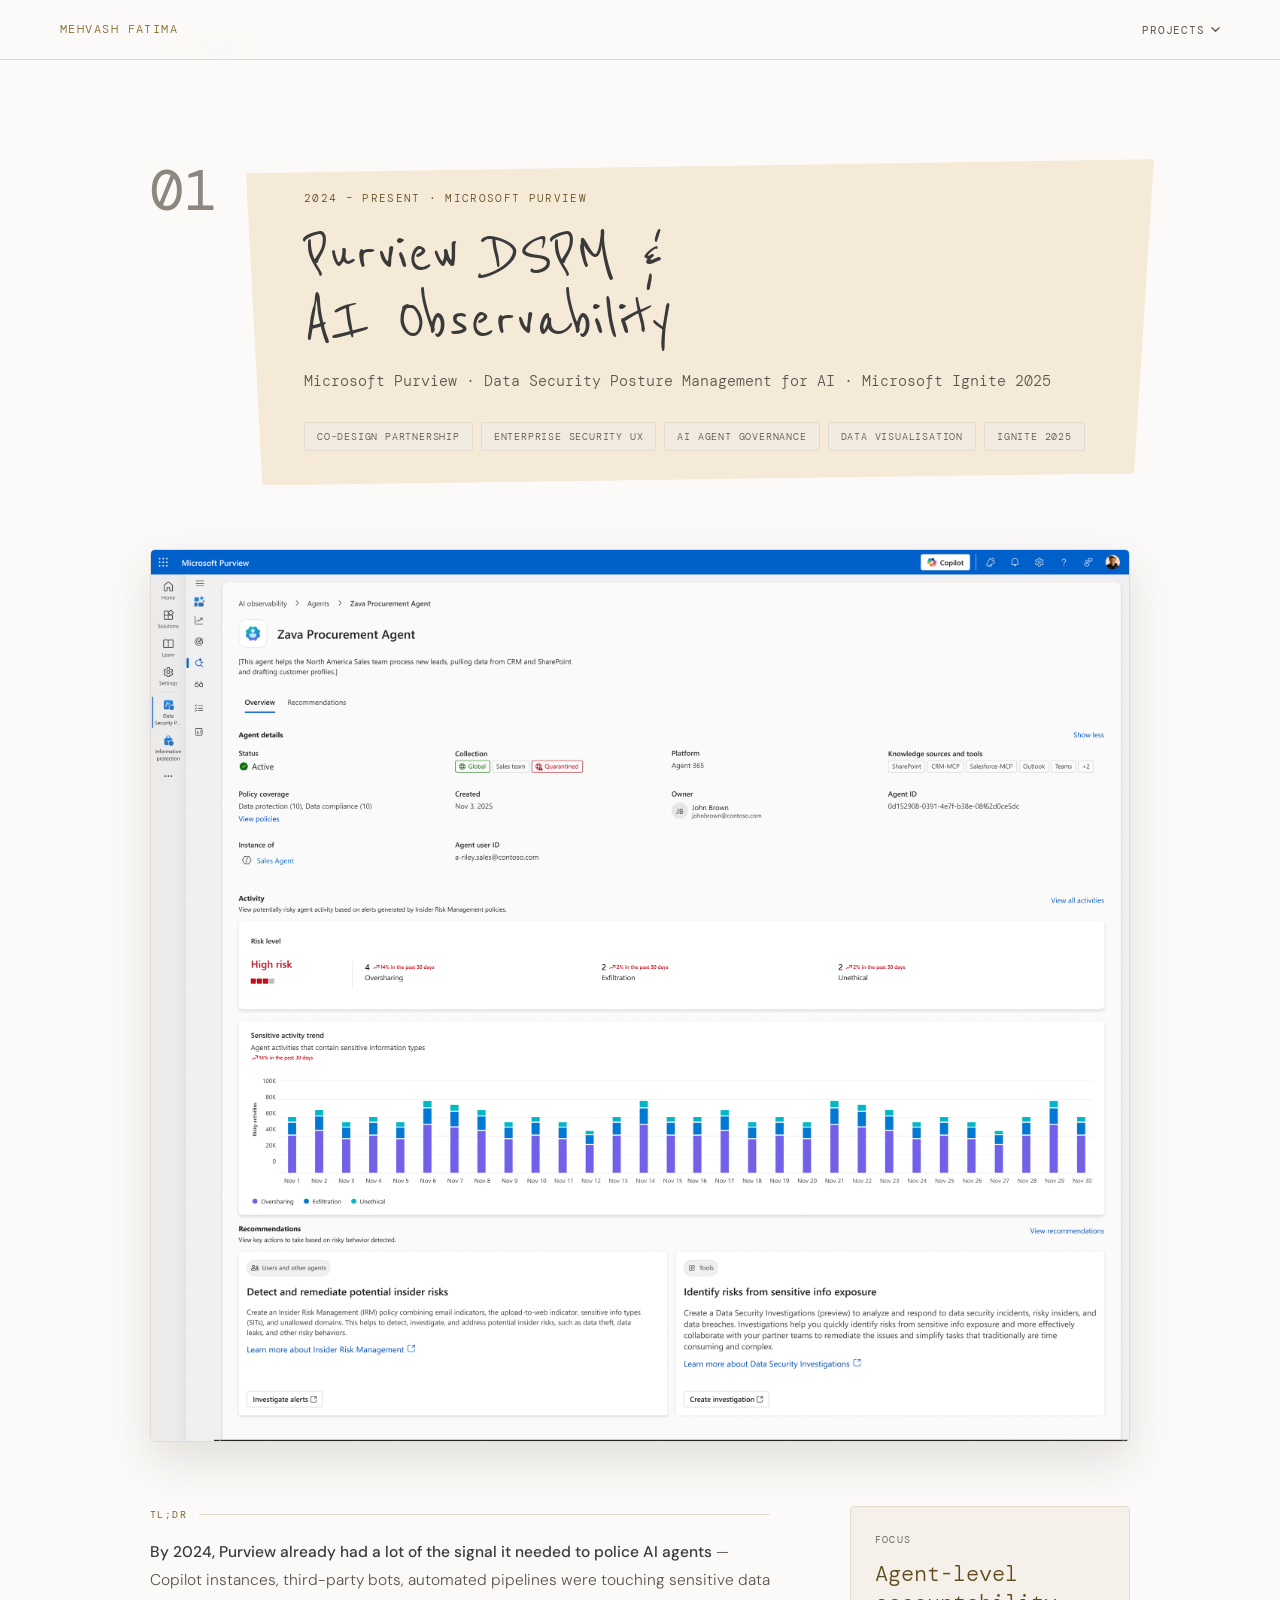
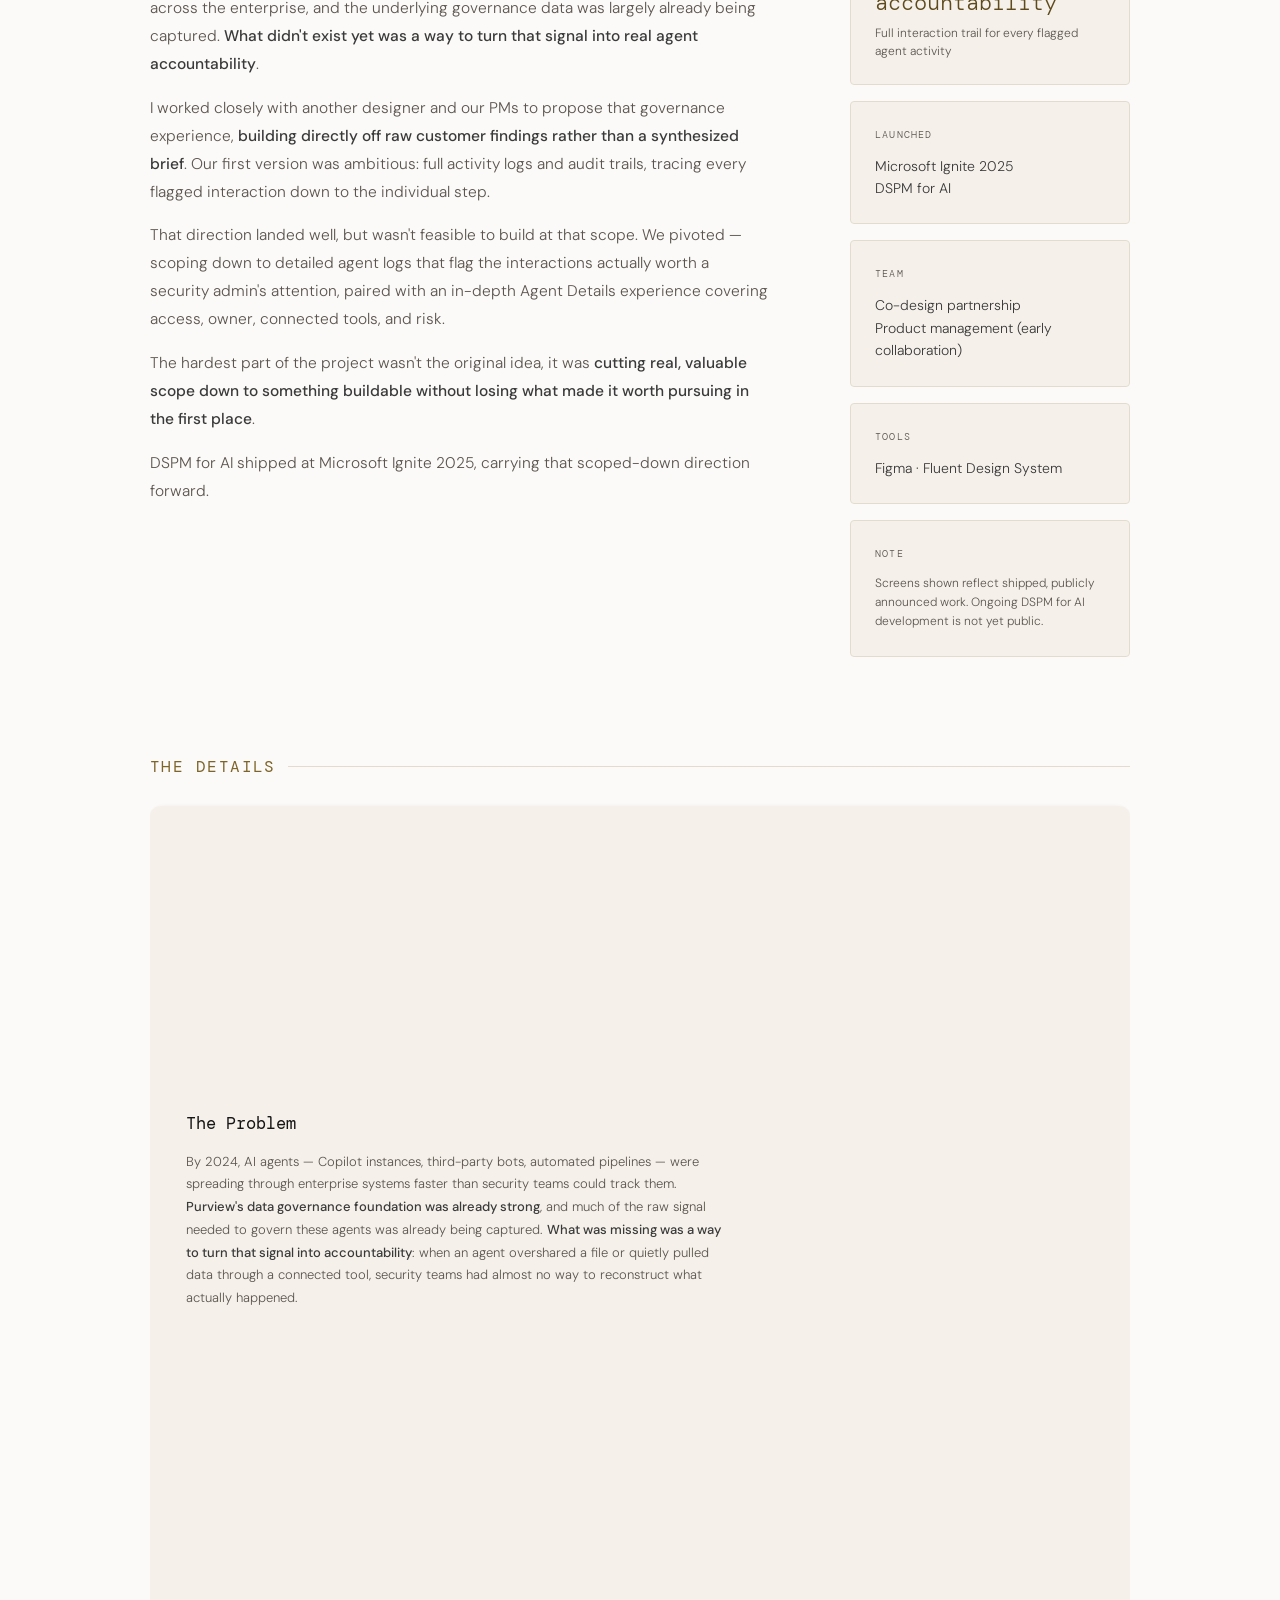
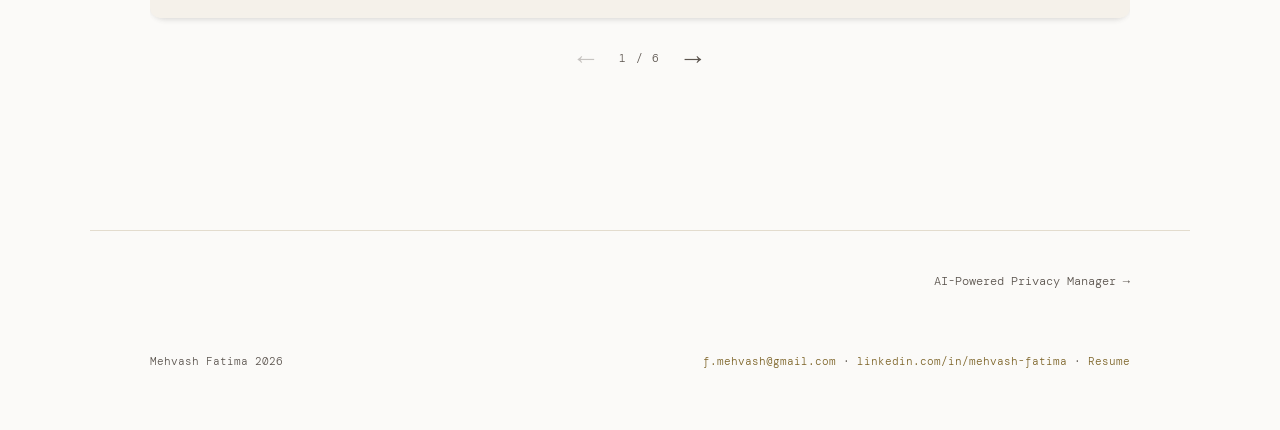
==== commit ddd9e1e2: "Give each project header its own torn-paper wash The homepage hero's angular fill, applied to all fo" ====
--- a/case-study-01-dspm.html
+++ b/case-study-01-dspm.html
@@ -40,6 +40,10 @@
     --wash-1:    #C8B89A;
     --wash-2:    #E8D5B0;
     --wash-3:    #C8A870;
+    /* This project's header wash — lightest of the four; leans right, low corner bottom-left. Every tint in the ladder keeps
+       --muted above 4.5:1 for the 15px subtitle, which is what stopped it
+       going darker still. */
+    --cs-wash:   #F4EAD7;
     --hand:      'Reenie Beanie', 'Segoe Script', cursive;
     --sans:      'DM Sans', sans-serif;
     --mono:      'DM Mono', monospace;
@@ -225,14 +229,21 @@
      every nav menu. Not a nested link — the row is already an <a>, and an <a>
      inside an <a> is invalid; the case study carries the actual link. */
   .nav-dropdown-menu .proj-flag {
-    display: flex;
+    /* `flex` keeps it on its own line; `fit-content` stops the highlight
+       stretching the full width of the row and reading as a banner. Radius
+       2px is the site's chip radius, from .tag. */
+    display: flex;
+    width: fit-content;
     align-items: center;
     gap: 6px;
-    margin-top: 5px;
+    margin-top: 6px;
+    padding: 3px 7px;
+    background: rgba(125, 100, 40, 0.09);
+    border-radius: 2px;
     font-family: var(--mono);
     font-size: 10px;
     letter-spacing: 0.06em;
-    color: var(--accent);
+    color: var(--highlight);
   }
 
   .nav-dropdown-menu .proj-flag::before {
@@ -241,7 +252,7 @@
     width: 5px;
     height: 5px;
     border-radius: 50%;
-    background: var(--accent);
+    background: var(--highlight);
   }
 
   /* ── HERO ── */
@@ -440,7 +451,45 @@
     font-weight: 400;
   }
 
-  .cs-header-content {}
+  .cs-header-content {
+    position: relative;
+    padding: 30px 34px 34px;
+  }
+
+  /* Torn-paper wash behind the header, same device as the homepage hero.
+     It covers the content column only — the ghosted numeral sits outside it,
+     because --numeral-display lands under 3:1 on any of these tints and
+     dropping it onto the wash would have meant darkening it into something
+     that no longer reads as ghosted. */
+  .cs-header-content::before {
+    content: '';
+    position: absolute;
+    z-index: 0;
+    top: 0;
+    bottom: 0;
+    /* Bounded bleed. .case-study keeps 60px of side padding at every width,
+       so 24px can never reach the viewport edge and start a scrollbar. */
+    left: calc(-1 * min(24px, 3vw));
+    right: calc(-1 * min(24px, 3vw));
+    background: var(--cs-wash);
+    /* Vertical offsets in px, not %. As percentages the warp scales with the
+       block's height — harmless at 260px on a desktop header, but the same
+       shape on a phone, where the block runs past 1400px tall, leaned like a
+       parallelogram. Pinned in px it stays the same torn edge at any height. */
+    clip-path: polygon(0% 14px, 100% 0%, 97.8% calc(100% - 12px), 1.8% 100%);
+  }
+
+  .cs-header-content > * {
+    position: relative;
+    z-index: 1;
+  }
+
+  /* --accent drops to 3.9:1 or worse on these tints; --highlight holds 5.3:1
+     at the darkest. The mobile eyebrow sits outside the wash and keeps
+     --accent. */
+  .cs-header-content .cs-eyebrow {
+    color: var(--highlight);
+  }
 
   .cs-eyebrow {
     font-family: var(--mono);
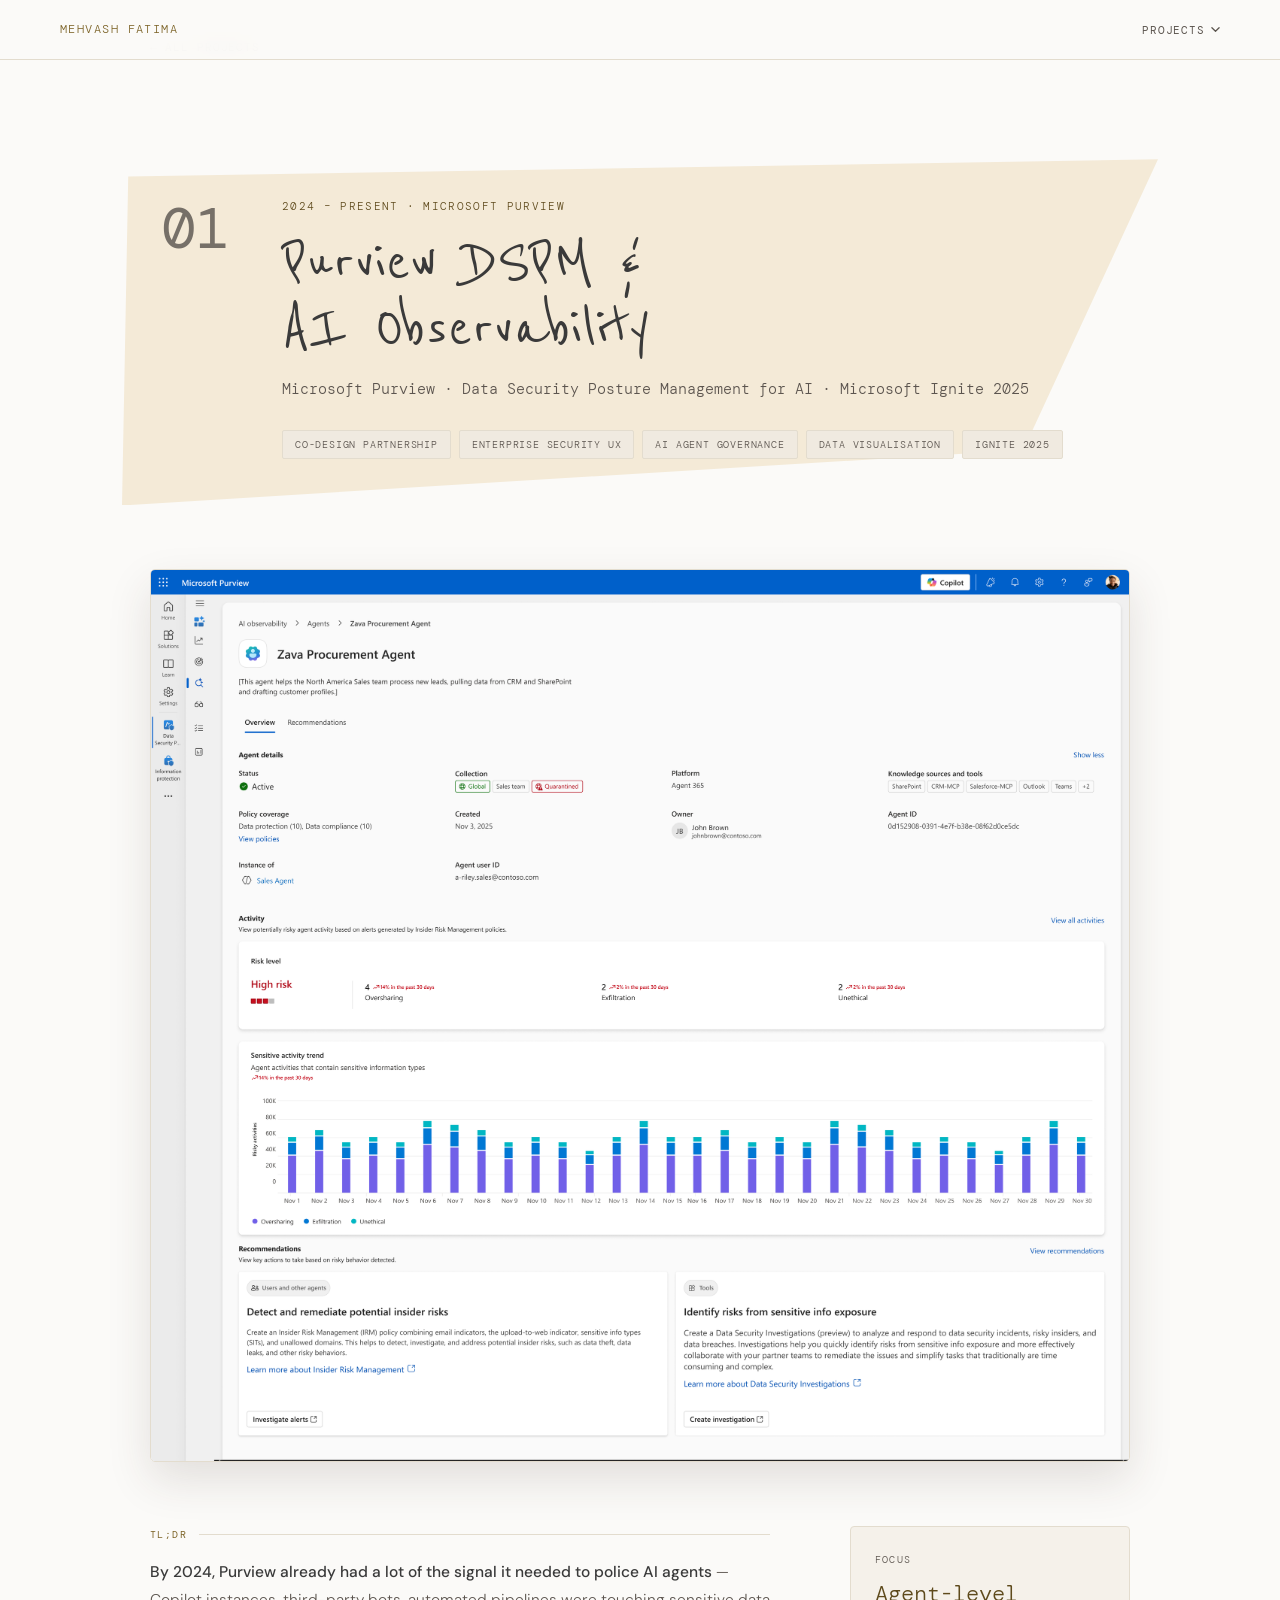
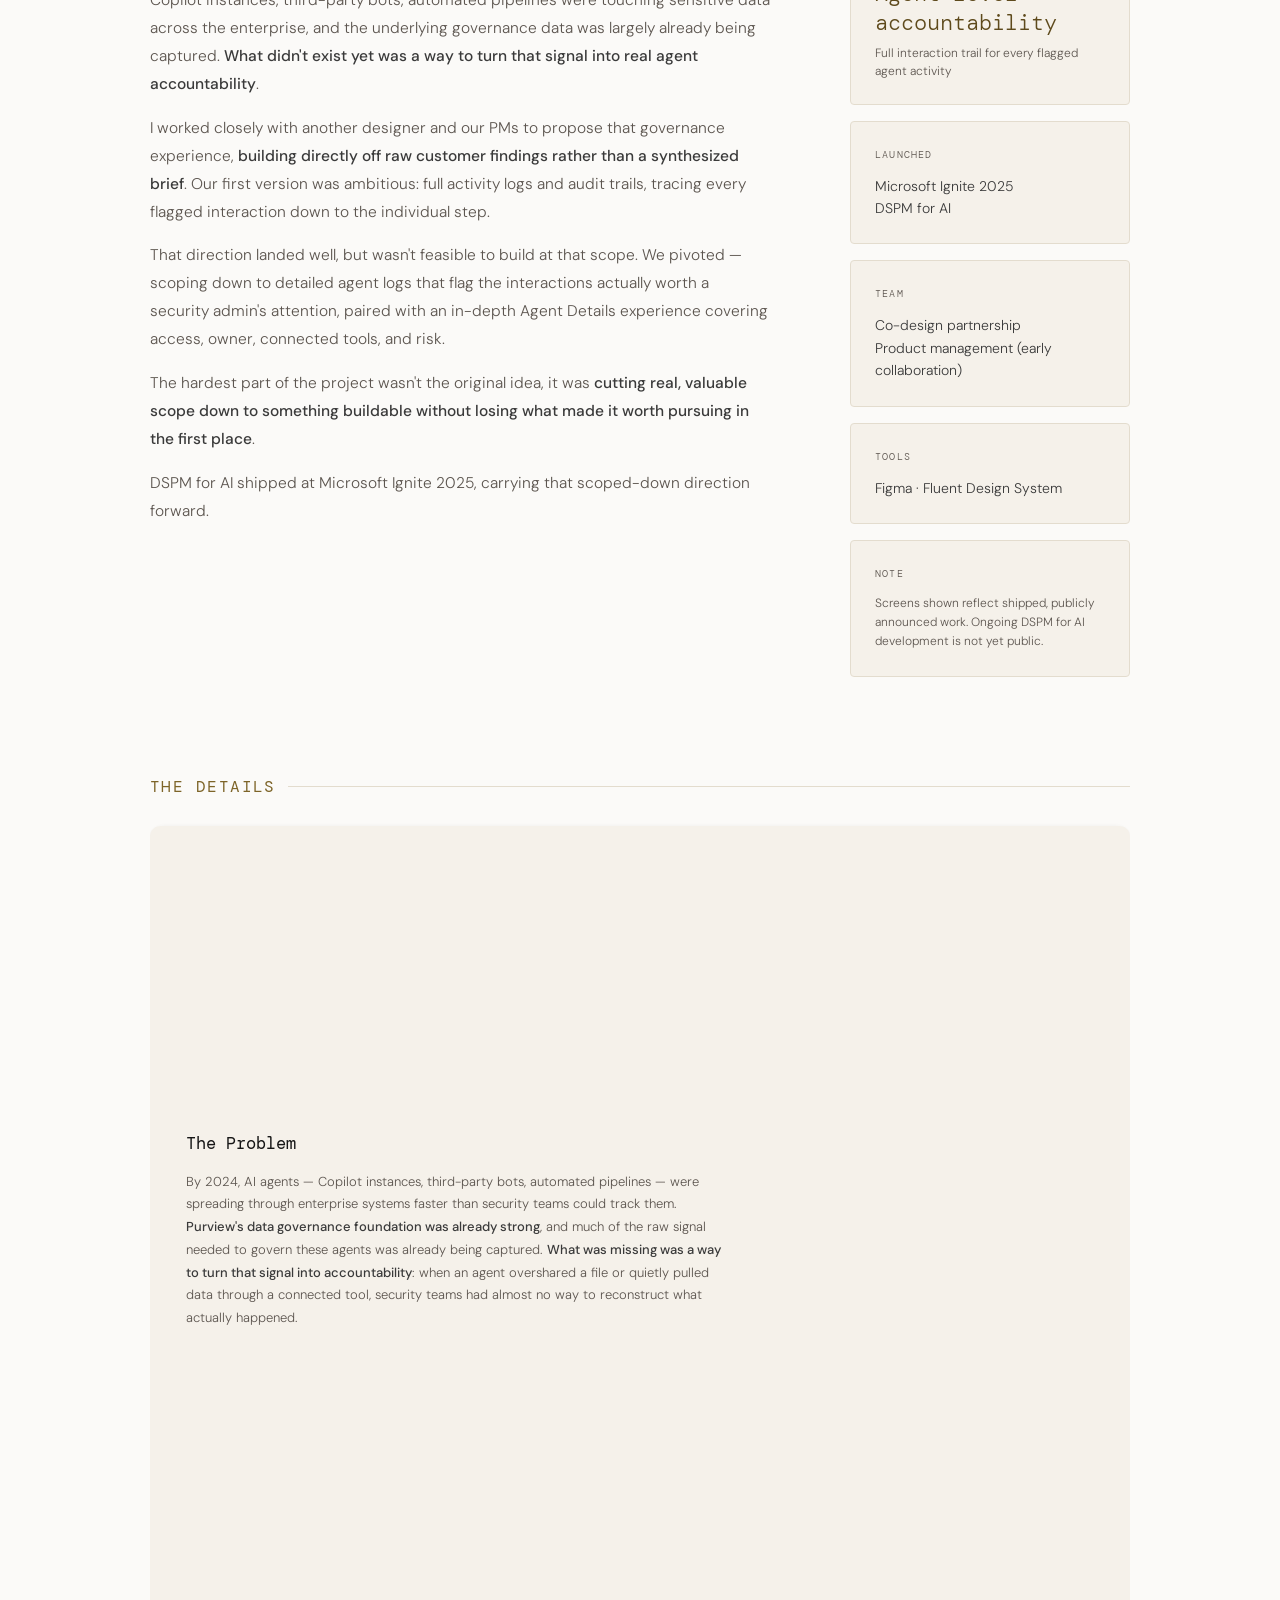
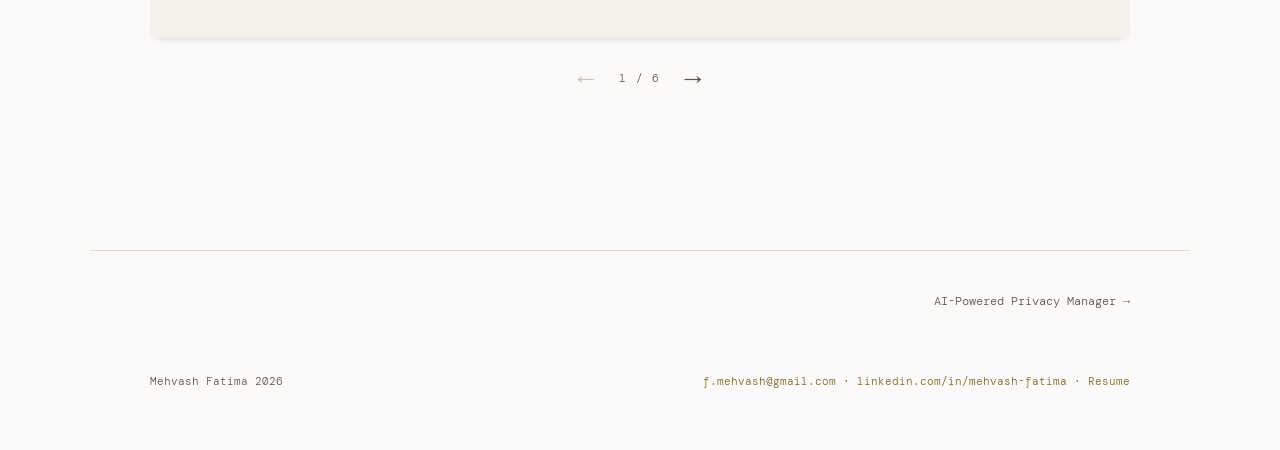
==== commit 72eaf352: "Put the numeral on the sheet and make the shapes properly angular The wash moves from the content co" ====
--- a/case-study-01-dspm.html
+++ b/case-study-01-dspm.html
@@ -451,44 +451,71 @@
     font-weight: 400;
   }
 
-  .cs-header-content {
+  .cs-header {
     position: relative;
-    padding: 30px 34px 34px;
-  }
-
-  /* Torn-paper wash behind the header, same device as the homepage hero.
-     It covers the content column only — the ghosted numeral sits outside it,
-     because --numeral-display lands under 3:1 on any of these tints and
-     dropping it onto the wash would have meant darkening it into something
-     that no longer reads as ghosted. */
-  .cs-header-content::before {
+    /* Room for the slanted edges to run without touching the content, and a
+       bounded bleed past the text column so the shape reads as a torn sheet
+       laid under the page rather than a box drawn around it. .case-study
+       keeps 60px of side padding at every width, so this can never reach the
+       viewport edge. */
+    padding: 38px 40px 46px;
+    margin-left: calc(-1 * min(28px, 3.5vw));
+    margin-right: calc(-1 * min(28px, 3.5vw));
+  }
+
+  /* The project's wash — a wedge cut away at the bottom right; the last two tags run off it. Angular on purpose, like the homepage
+     hero, and each one cuts a different corner so the four read as
+     siblings rather than one shape recoloured. The taper crosses the tag
+     row: numeral, title and subtitle sit on the sheet, the end of the
+     tags does not. */
+  .cs-header::before {
     content: '';
     position: absolute;
+    inset: 0;
     z-index: 0;
-    top: 0;
-    bottom: 0;
-    /* Bounded bleed. .case-study keeps 60px of side padding at every width,
-       so 24px can never reach the viewport edge and start a scrollbar. */
-    left: calc(-1 * min(24px, 3vw));
-    right: calc(-1 * min(24px, 3vw));
     background: var(--cs-wash);
-    /* Vertical offsets in px, not %. As percentages the warp scales with the
-       block's height — harmless at 260px on a desktop header, but the same
-       shape on a phone, where the block runs past 1400px tall, leaned like a
-       parallelogram. Pinned in px it stays the same torn edge at any height. */
-    clip-path: polygon(0% 14px, 100% 0%, 97.8% calc(100% - 12px), 1.8% 100%);
-  }
-
-  .cs-header-content > * {
+    clip-path: polygon(0.6% 5%, 100% 0%, 87% 84%, 0% 100%);
+  }
+
+  /* These proportions are tuned to a wide, short header. On a phone the block
+     runs past 700px tall and the same percentages rake it into a
+     parallelogram, so it flattens to a subtle torn edge and nothing spills —
+     on a single narrow column, content running off the sheet just reads as
+     broken. */
+  @media (max-width: 860px) {
+    .cs-header {
+      padding: 28px 24px 32px;
+    }
+
+    /* The mobile eyebrow is inside .cs-header, so it is on the sheet now too
+       and needs the same treatment its desktop twin got — --accent reads
+       3.4:1 on the mid tint at 11px. */
+    .cs-eyebrow-mobile {
+      color: var(--highlight);
+    }
+
+    .cs-header::before {
+      clip-path: polygon(0% 2%, 100% 0%, 97% 98%, 2% 100%);
+    }
+  }
+
+  .cs-header > * {
     position: relative;
     z-index: 1;
   }
 
-  /* --accent drops to 3.9:1 or worse on these tints; --highlight holds 5.3:1
-     at the darkest. The mobile eyebrow sits outside the wash and keeps
-     --accent. */
+  /* --accent reads 3.9:1 on the mid tint and 2.8:1 on the darkest;
+     --highlight holds 5.3:1 at the worst of them. The mobile eyebrow sits
+     outside the shape and keeps --accent. */
   .cs-header-content .cs-eyebrow {
     color: var(--highlight);
+  }
+
+  /* The numeral is on the sheet now. --numeral-display drops to 2.2:1 on the
+     darkest tint; --numeral clears the 3:1 bar for 56px text on all four,
+     though only by 0.09 at #D9CCB2 — worth re-measuring if the tints move. */
+  .cs-header .cs-number {
+    color: var(--numeral);
   }
 
   .cs-eyebrow {
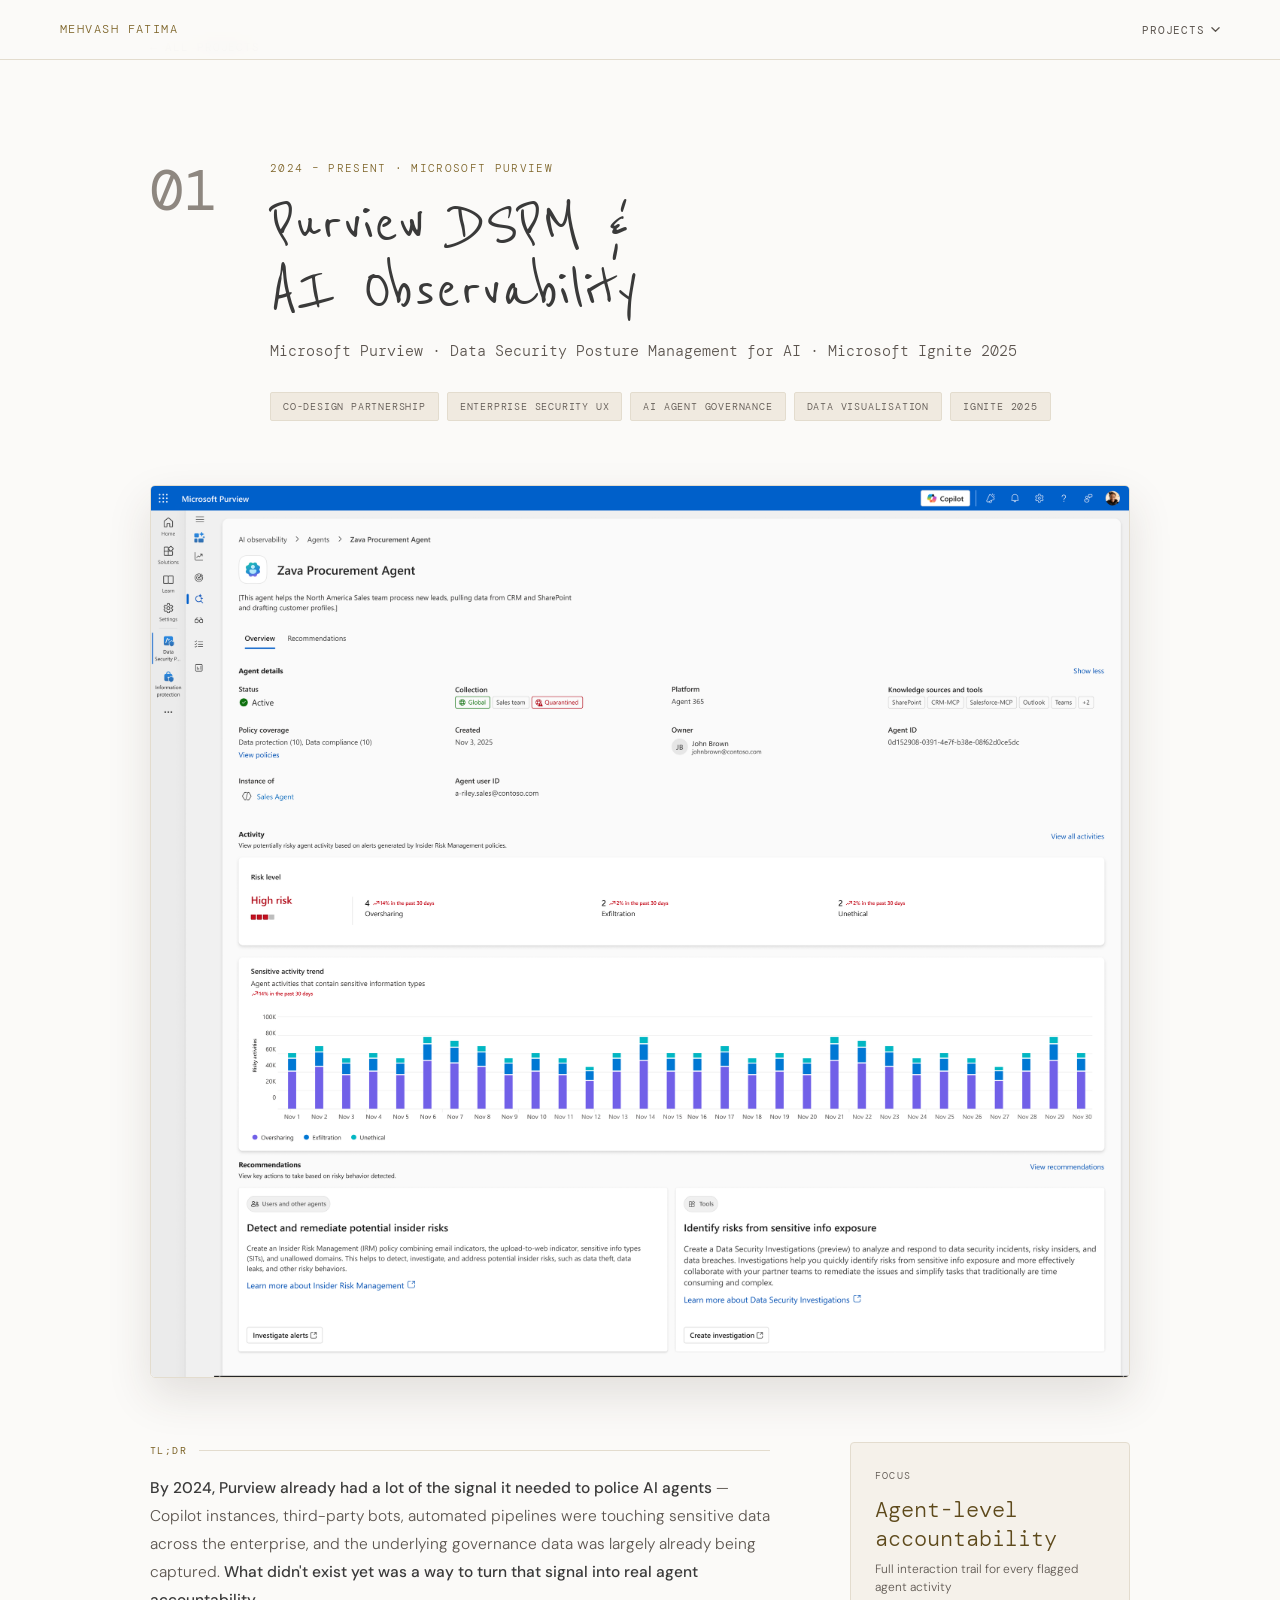
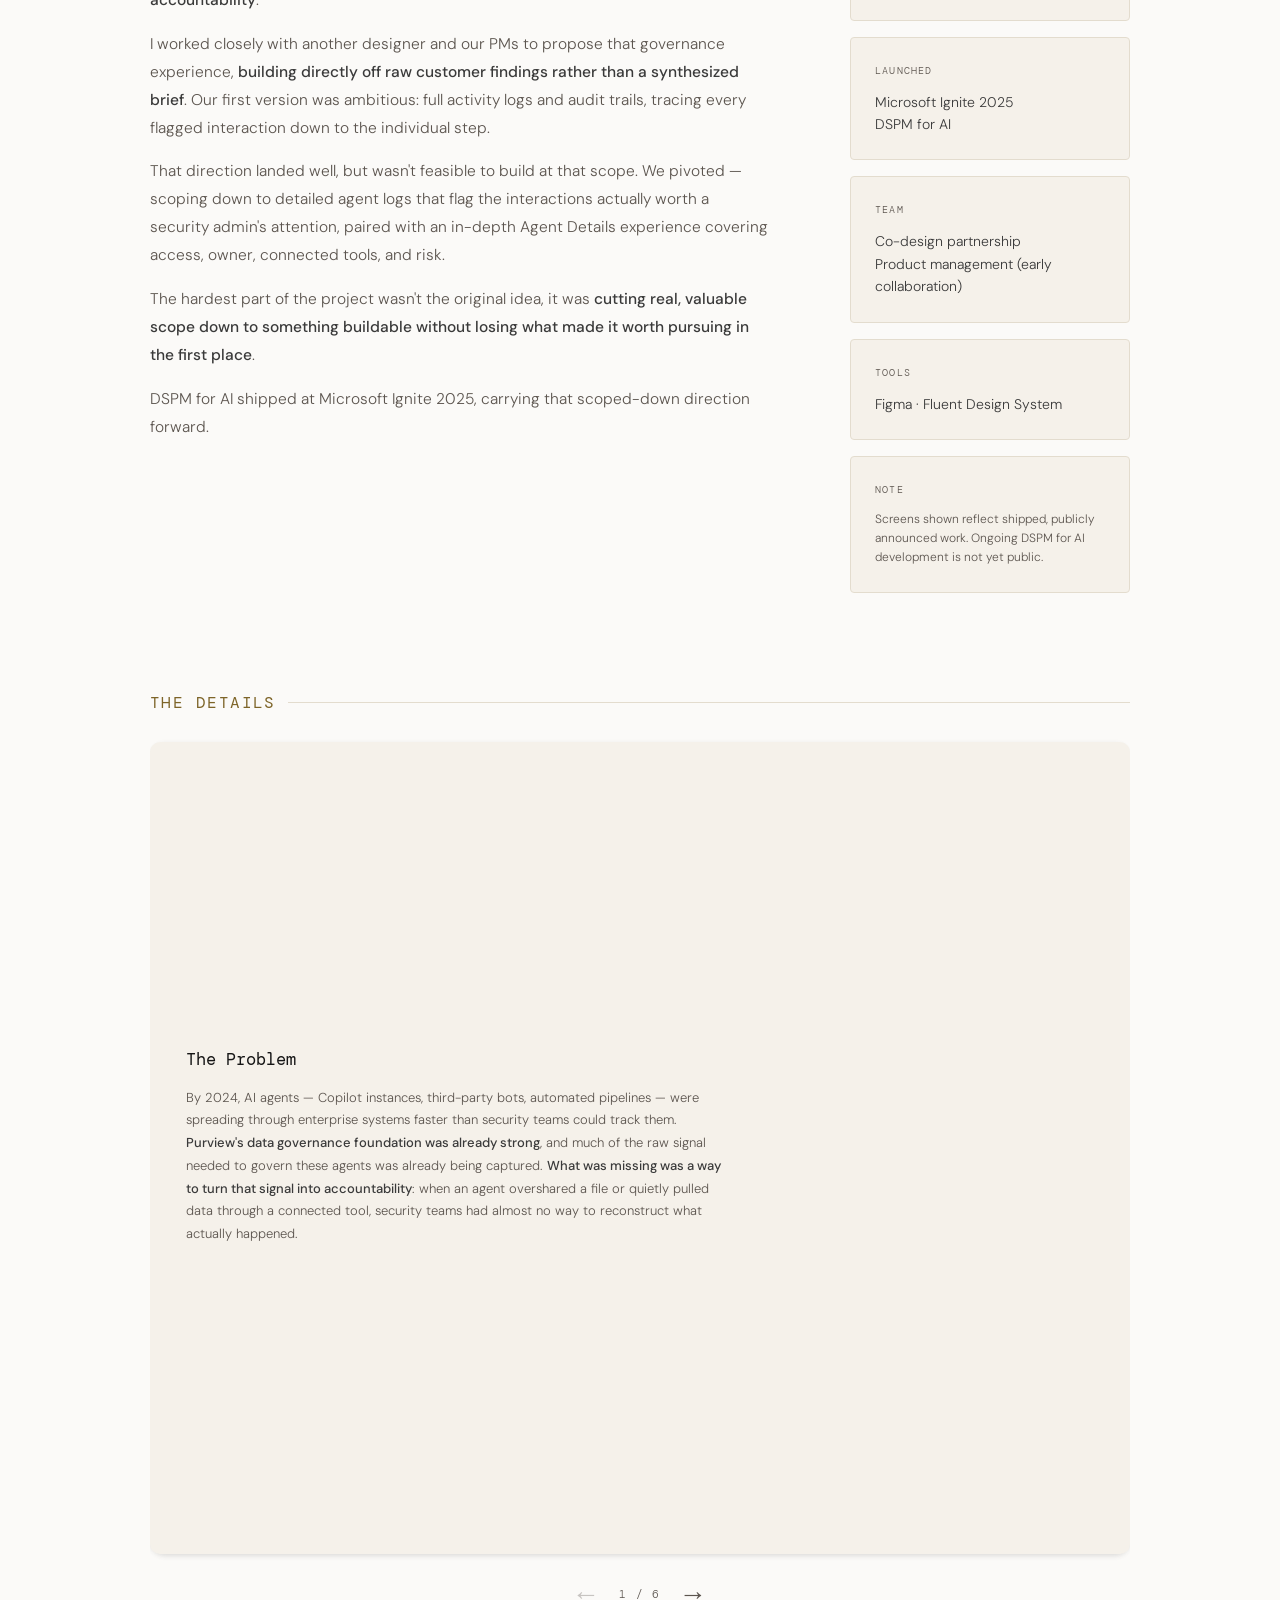
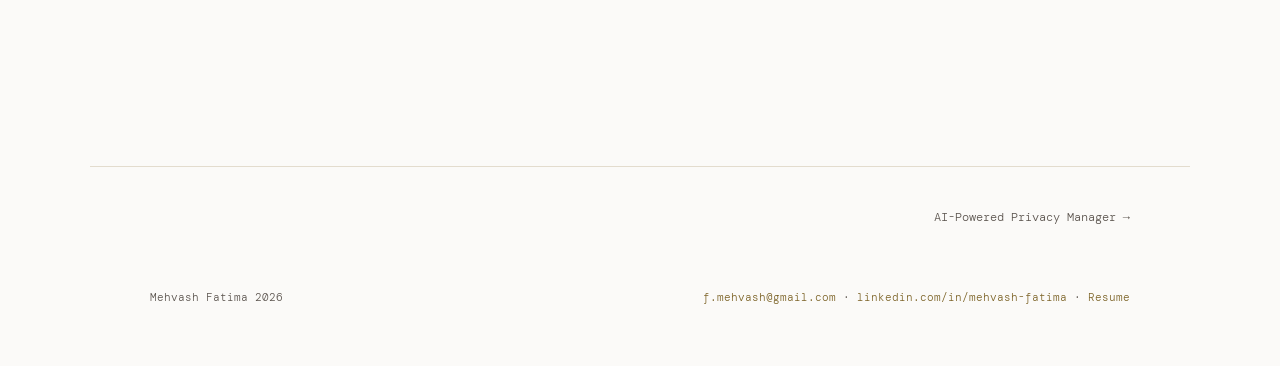
==== commit 34f29148: "Remove the project header washes Reverts both wash commits. The angular sheets did not work behind t" ====
--- a/case-study-01-dspm.html
+++ b/case-study-01-dspm.html
@@ -40,10 +40,6 @@
     --wash-1:    #C8B89A;
     --wash-2:    #E8D5B0;
     --wash-3:    #C8A870;
-    /* This project's header wash — lightest of the four; leans right, low corner bottom-left. Every tint in the ladder keeps
-       --muted above 4.5:1 for the 15px subtitle, which is what stopped it
-       going darker still. */
-    --cs-wash:   #F4EAD7;
     --hand:      'Reenie Beanie', 'Segoe Script', cursive;
     --sans:      'DM Sans', sans-serif;
     --mono:      'DM Mono', monospace;
@@ -451,72 +447,7 @@
     font-weight: 400;
   }
 
-  .cs-header {
-    position: relative;
-    /* Room for the slanted edges to run without touching the content, and a
-       bounded bleed past the text column so the shape reads as a torn sheet
-       laid under the page rather than a box drawn around it. .case-study
-       keeps 60px of side padding at every width, so this can never reach the
-       viewport edge. */
-    padding: 38px 40px 46px;
-    margin-left: calc(-1 * min(28px, 3.5vw));
-    margin-right: calc(-1 * min(28px, 3.5vw));
-  }
-
-  /* The project's wash — a wedge cut away at the bottom right; the last two tags run off it. Angular on purpose, like the homepage
-     hero, and each one cuts a different corner so the four read as
-     siblings rather than one shape recoloured. The taper crosses the tag
-     row: numeral, title and subtitle sit on the sheet, the end of the
-     tags does not. */
-  .cs-header::before {
-    content: '';
-    position: absolute;
-    inset: 0;
-    z-index: 0;
-    background: var(--cs-wash);
-    clip-path: polygon(0.6% 5%, 100% 0%, 87% 84%, 0% 100%);
-  }
-
-  /* These proportions are tuned to a wide, short header. On a phone the block
-     runs past 700px tall and the same percentages rake it into a
-     parallelogram, so it flattens to a subtle torn edge and nothing spills —
-     on a single narrow column, content running off the sheet just reads as
-     broken. */
-  @media (max-width: 860px) {
-    .cs-header {
-      padding: 28px 24px 32px;
-    }
-
-    /* The mobile eyebrow is inside .cs-header, so it is on the sheet now too
-       and needs the same treatment its desktop twin got — --accent reads
-       3.4:1 on the mid tint at 11px. */
-    .cs-eyebrow-mobile {
-      color: var(--highlight);
-    }
-
-    .cs-header::before {
-      clip-path: polygon(0% 2%, 100% 0%, 97% 98%, 2% 100%);
-    }
-  }
-
-  .cs-header > * {
-    position: relative;
-    z-index: 1;
-  }
-
-  /* --accent reads 3.9:1 on the mid tint and 2.8:1 on the darkest;
-     --highlight holds 5.3:1 at the worst of them. The mobile eyebrow sits
-     outside the shape and keeps --accent. */
-  .cs-header-content .cs-eyebrow {
-    color: var(--highlight);
-  }
-
-  /* The numeral is on the sheet now. --numeral-display drops to 2.2:1 on the
-     darkest tint; --numeral clears the 3:1 bar for 56px text on all four,
-     though only by 0.09 at #D9CCB2 — worth re-measuring if the tints move. */
-  .cs-header .cs-number {
-    color: var(--numeral);
-  }
+  .cs-header-content {}
 
   .cs-eyebrow {
     font-family: var(--mono);
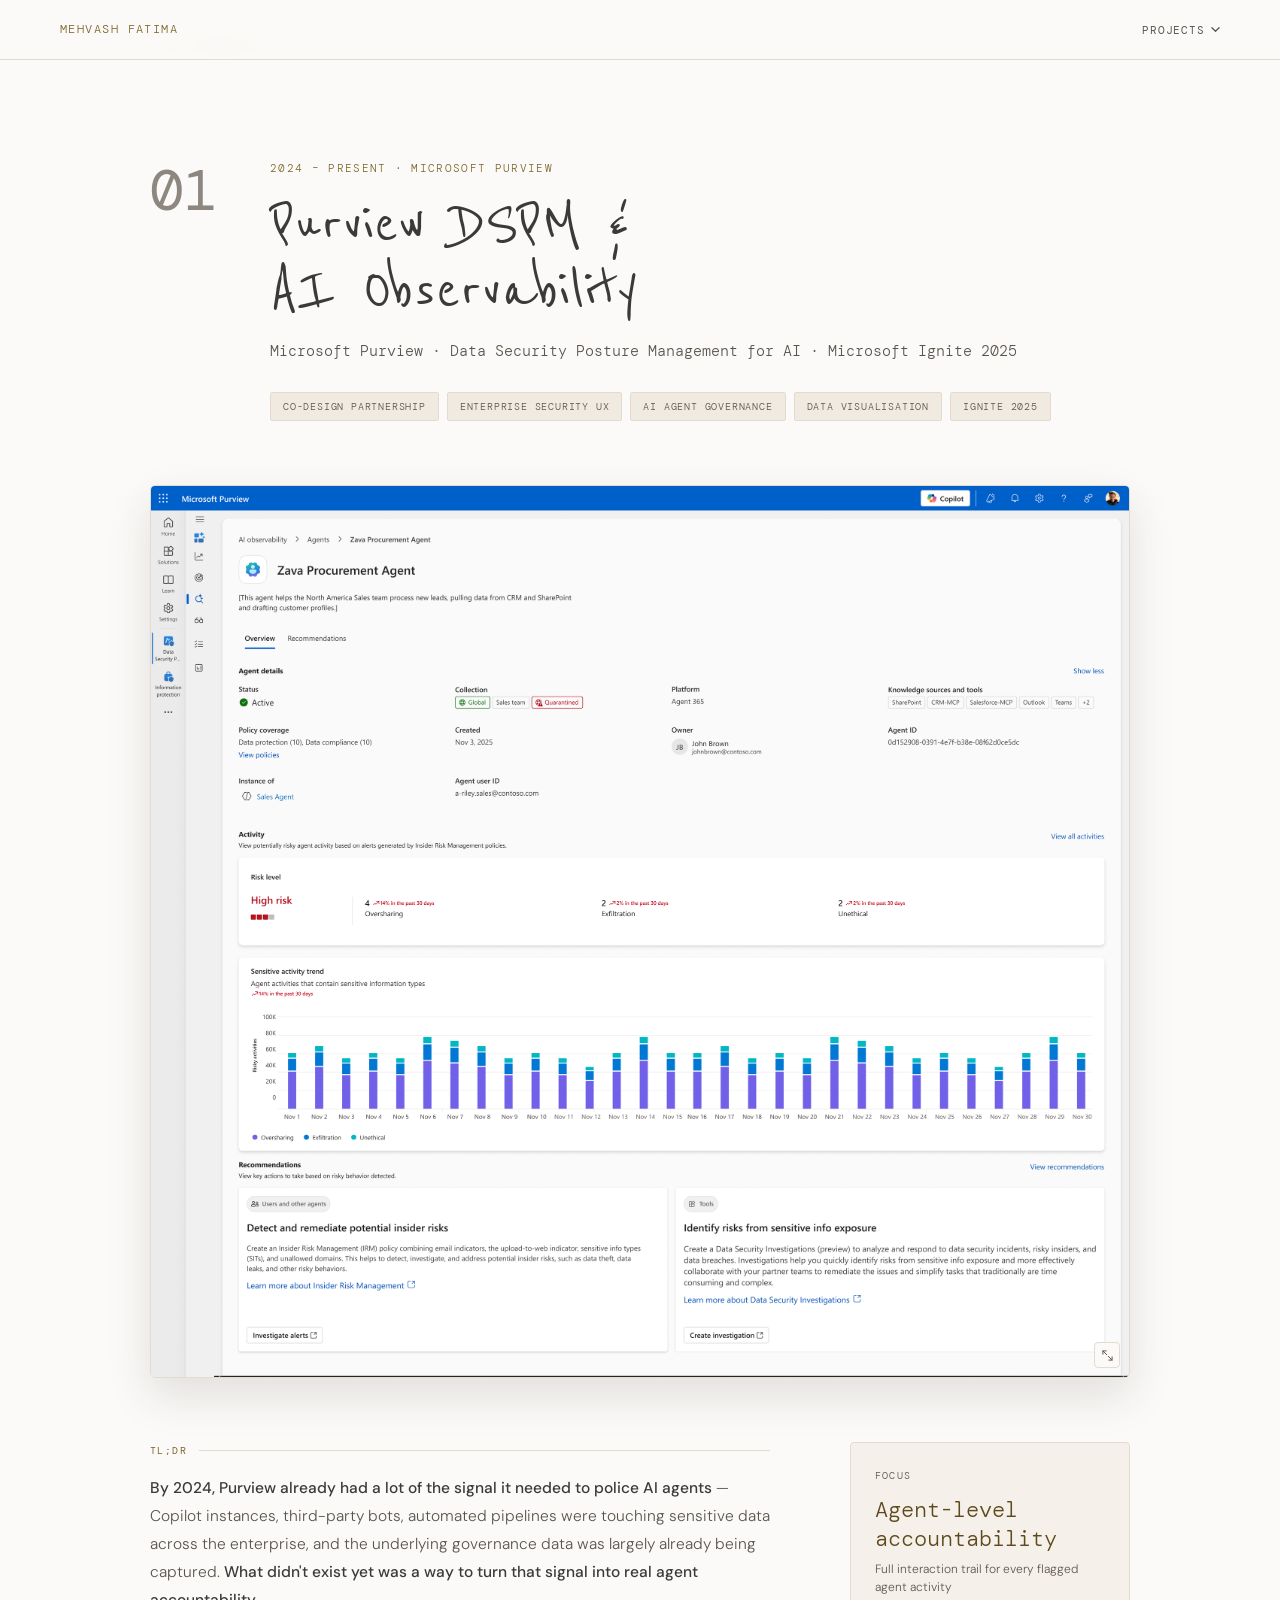
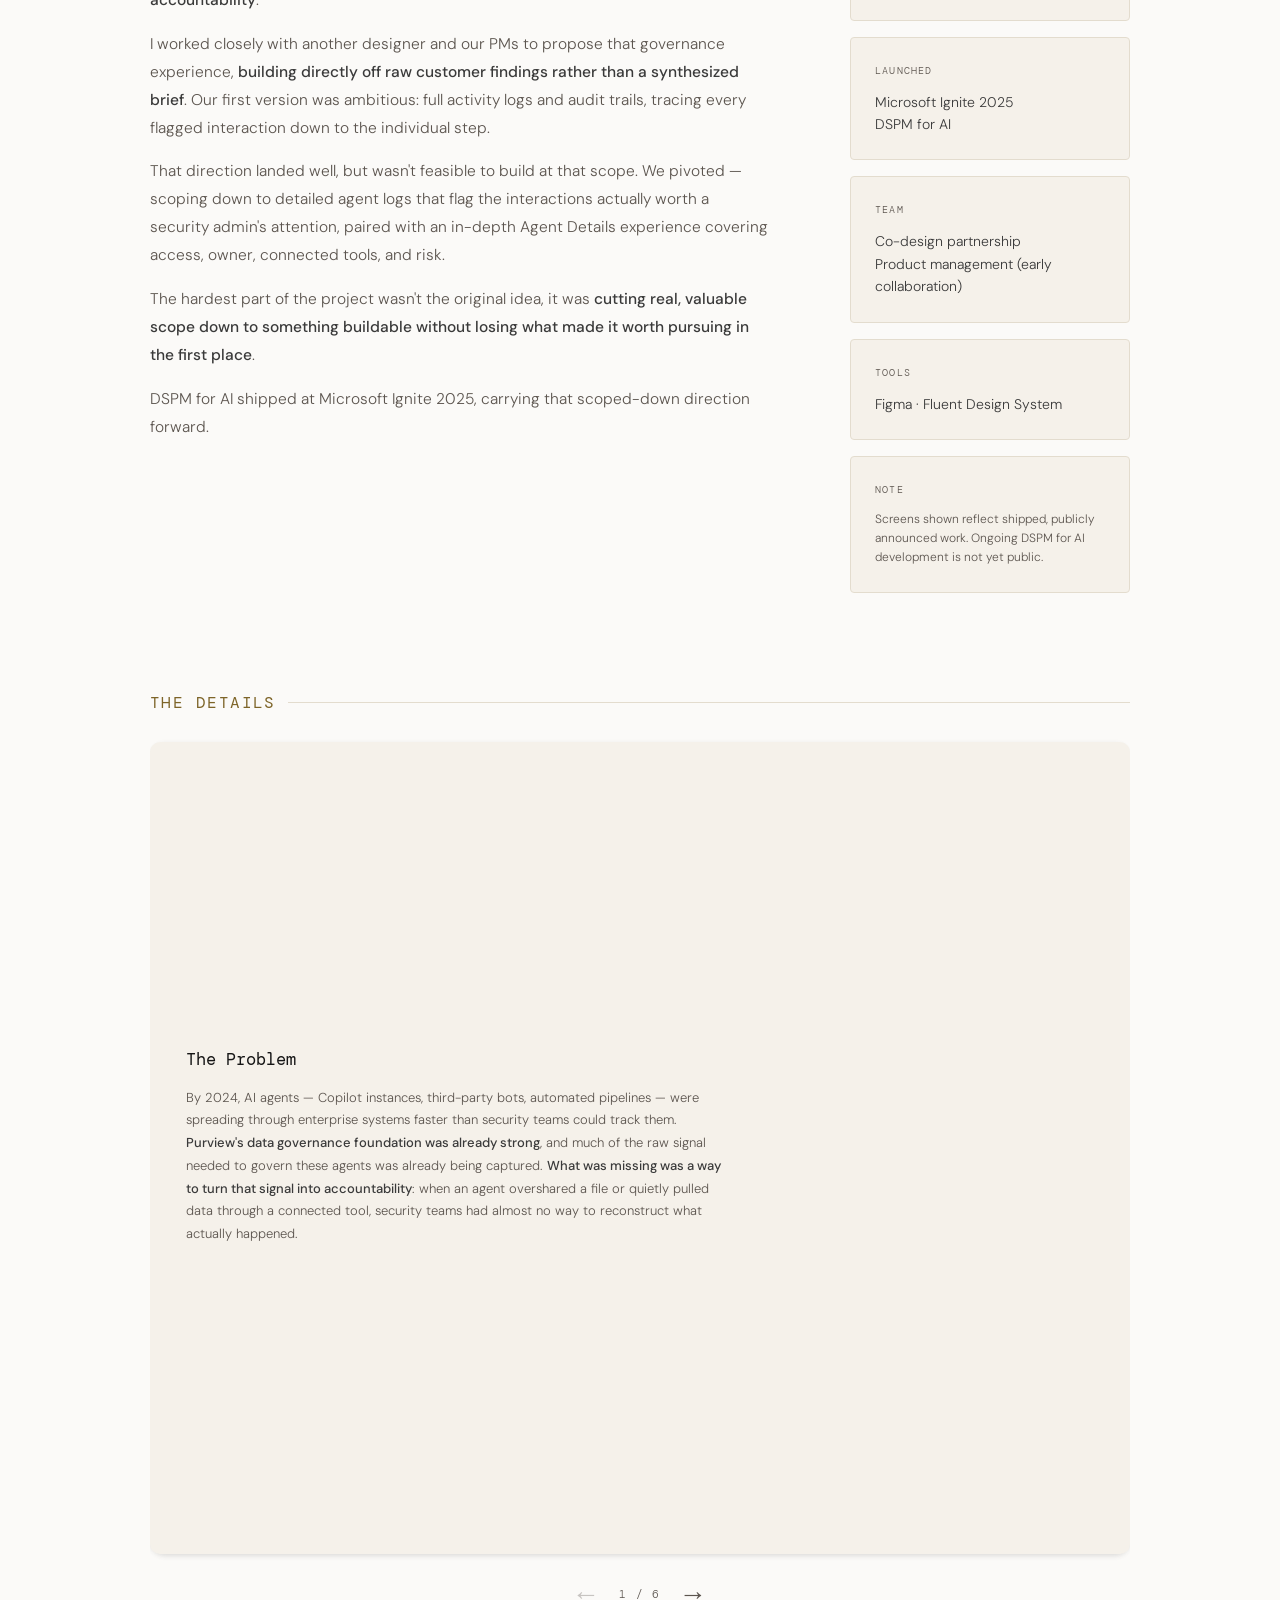
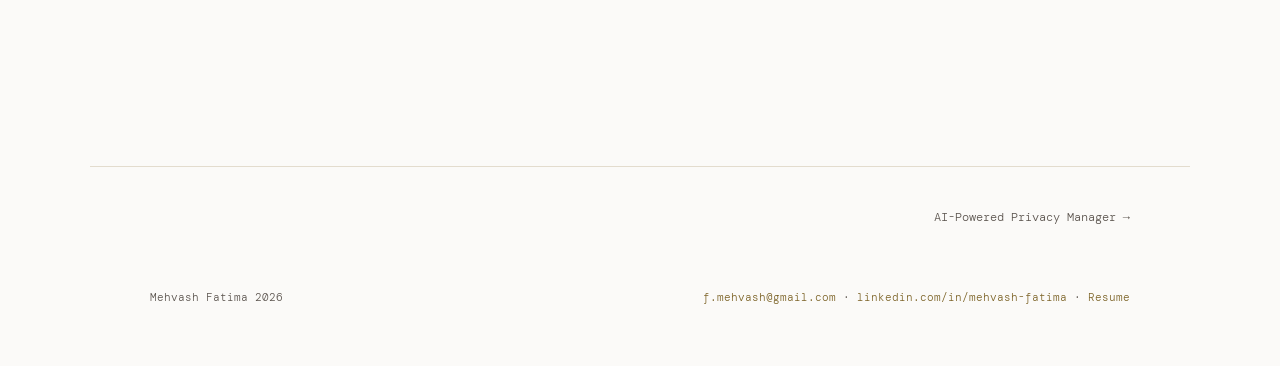
==== commit 7a4b94b8: "Let the case-study hero images open in the lightbox Every case study opens on a shipped-product scre" ====
--- a/case-study-01-dspm.html
+++ b/case-study-01-dspm.html
@@ -1384,8 +1384,11 @@
     line-height: 0;
   }
 
-  /* These two contexts size their image to the full column, so the wrapper has
-     to stop shrink-wrapping and fill it too. */
+  /* These contexts size their image to the full column, so the wrapper has to
+     stop shrink-wrapping and fill it too. Without this the hero — whose image
+     is `width: 100%` of a shrink-to-fit inline-block — would collapse to its
+     own intrinsic width and the page would reflow around it. */
+  .cs-hero-image .zoom-wrap,
   .cs-slide-stack .zoom-wrap,
   .cs-slide-annot .zoom-wrap {
     display: block;
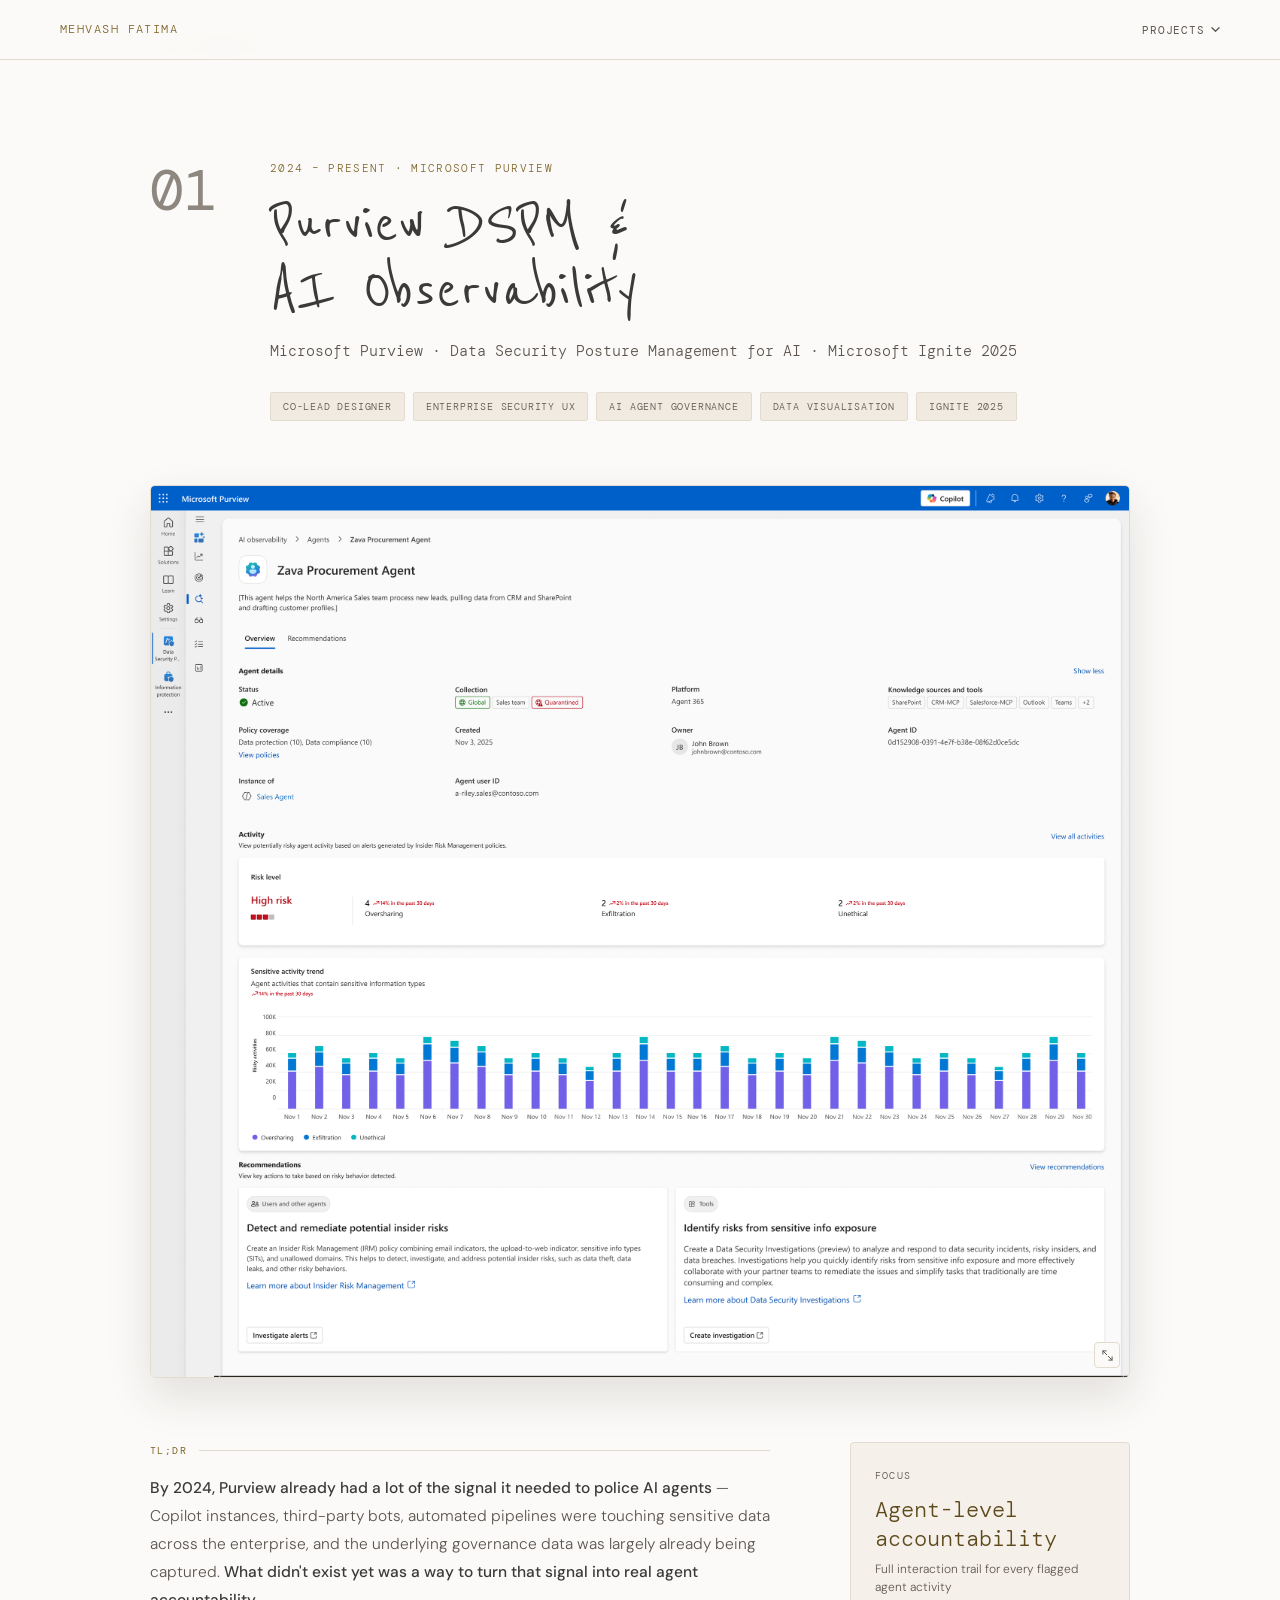
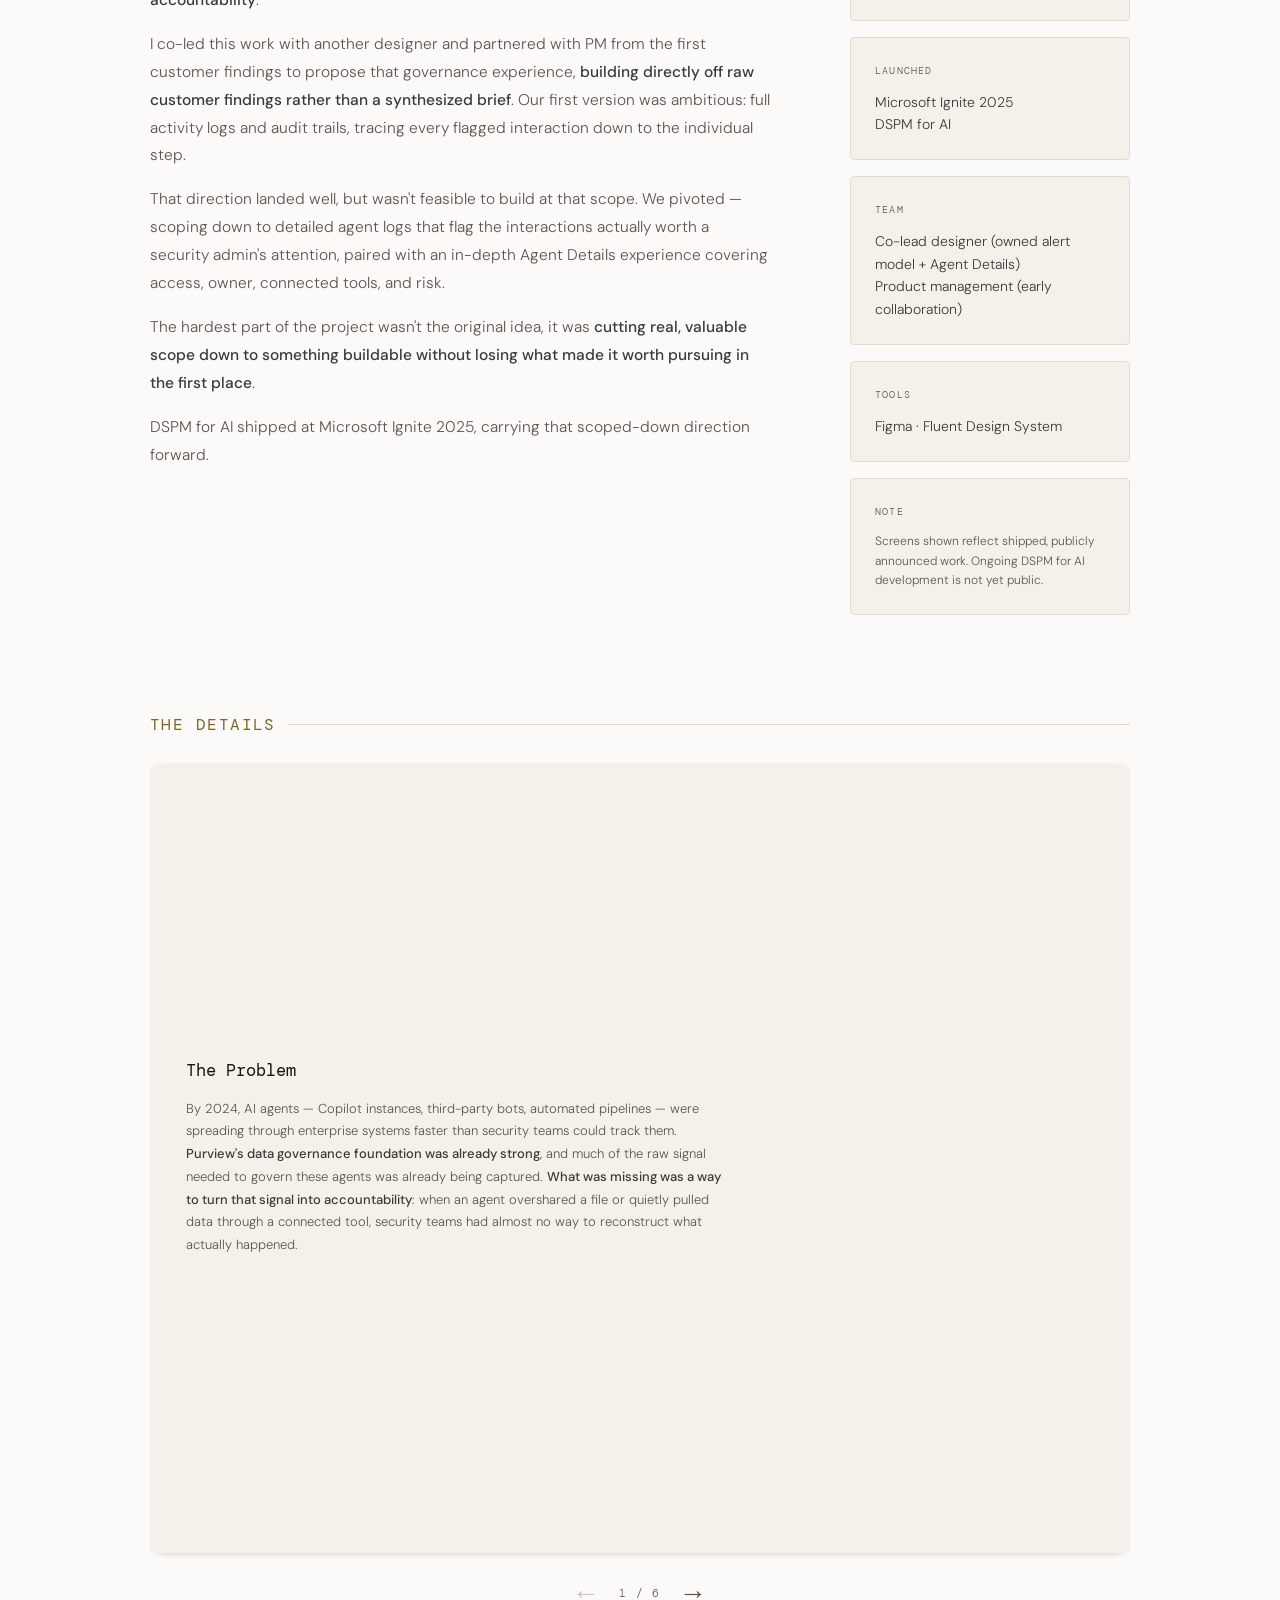
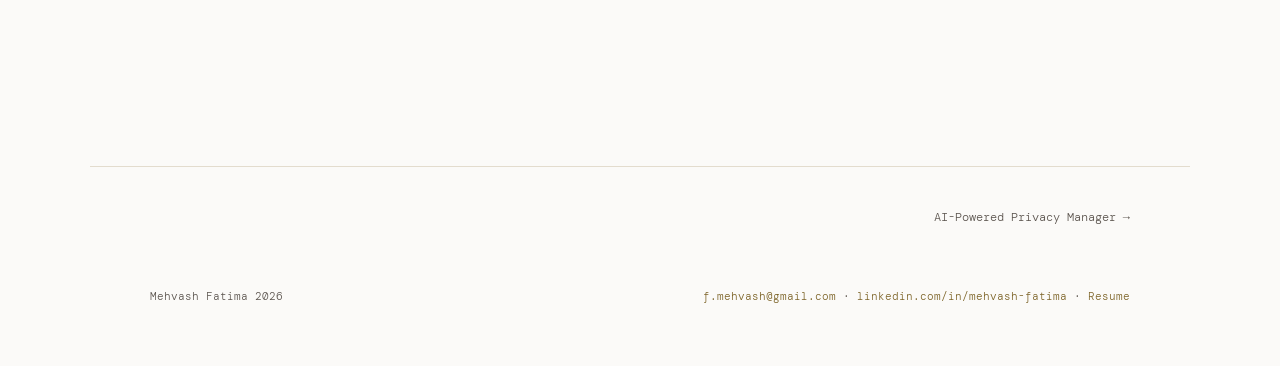
==== commit 7d6e71e4: "DSPM case study: first-person ownership language Co-Authored-By: Claude Sonnet 5.5 <noreply@anthropi" ====
--- a/case-study-01-dspm.html
+++ b/case-study-01-dspm.html
@@ -1568,7 +1568,7 @@
       <h1 class="cs-title">Purview DSPM &<br>AI Observability</h1>
       <p class="cs-subtitle">Microsoft Purview · Data Security Posture Management for AI · Microsoft Ignite 2025</p>
       <div class="cs-tags">
-        <span class="tag">Co-Design Partnership</span>
+        <span class="tag">Co-Lead Designer</span>
         <span class="tag">Enterprise Security UX</span>
         <span class="tag">AI Agent Governance</span>
         <span class="tag">Data Visualisation</span>
@@ -1594,7 +1594,7 @@
       </div>
 <div class="sidebar-block">
         <p class="sidebar-label">Team</p>
-        <p class="sidebar-value">Co-design partnership<br>Product management (early collaboration)</p>
+        <p class="sidebar-value">Co-lead designer (owned alert model + Agent Details)<br>Product management (early collaboration)</p>
       </div>
 <div class="sidebar-block">
         <p class="sidebar-label">Tools</p>
@@ -1618,7 +1618,7 @@
       <div class="cs-section">
         <h2 class="cs-section-label">TL;DR</h2>
         <p><strong>By 2024, Purview already had a lot of the signal it needed to police AI agents</strong> — Copilot instances, third-party bots, automated pipelines were touching sensitive data across the enterprise, and the underlying governance data was largely already being captured. <strong>What didn't exist yet was a way to turn that signal into real agent accountability</strong>.</p>
-        <p>I worked closely with another designer and our PMs to propose that governance experience, <strong>building directly off raw customer findings rather than a synthesized brief</strong>. Our first version was ambitious: full activity logs and audit trails, tracing every flagged interaction down to the individual step.</p>
+        <p>I co-led this work with another designer and partnered with PM from the first customer findings to propose that governance experience, <strong>building directly off raw customer findings rather than a synthesized brief</strong>. Our first version was ambitious: full activity logs and audit trails, tracing every flagged interaction down to the individual step.</p>
         <p>That direction landed well, but wasn't feasible to build at that scope. We pivoted — scoping down to detailed agent logs that flag the interactions actually worth a security admin's attention, paired with an in-depth Agent Details experience covering access, owner, connected tools, and risk.</p>
         <p>The hardest part of the project wasn't the original idea, it was <strong>cutting real, valuable scope down to something buildable without losing what made it worth pursuing in the first place</strong>.</p>
         <p>DSPM for AI shipped at Microsoft Ignite 2025, carrying that scoped-down direction forward.</p>
@@ -1640,7 +1640,7 @@
       </div>
       <div class="sidebar-block">
         <p class="sidebar-label">Team</p>
-        <p class="sidebar-value">Co-design partnership<br>Product management (early collaboration)</p>
+        <p class="sidebar-value">Co-lead designer (owned alert model + Agent Details)<br>Product management (early collaboration)</p>
       </div>
       <div class="sidebar-block">
         <p class="sidebar-label">Tools</p>
@@ -1712,9 +1712,9 @@
         <div class="cs-slide-overlay">
           <h3>Decisions</h3>
           <div>
-            <p><strong>That full activity-log-and-audit-trail proposal landed well — but wasn't feasible to build</strong> at that scope in the time we had. Rather than shelve the ambition, we scoped it down: instead of an exhaustive log of everything an agent did, we <strong>designed detailed agent logs that specifically flag the interactions worth a security admin's attention</strong>, paired with an <strong>in-depth Agent Details experience covering access scope, owner, connected tools, and risk.</strong></p>
-            <p><strong>That scoping decision was the hardest part of the project.</strong> It meant deciding, feature by feature, what could be cut without cutting the thing that made the idea worth building — and then <strong>redesigning around that smaller footprint so it still felt like the best possible version of the experience, not a compromise.</strong></p>
-            <p>We kept alerts scoped to a specific agent rather than grouped generically by alert type, <strong>so an admin investigating one agent could see everything relevant to it in one place</strong> — consistent with the smaller, agent-centered shape the project ended up taking.</p>
+            <p><strong>That full activity-log-and-audit-trail proposal landed well — but wasn't feasible to build</strong> at that scope in the time we had. When full audit trails proved unbuildable for launch, I made the case for scoping down rather than shelving it: instead of an exhaustive log of everything an agent did, I <strong>designed detailed agent logs that specifically flag the interactions worth a security admin's attention</strong>, paired with an <strong>in-depth Agent Details experience covering access scope, owner, connected tools, and risk.</strong></p>
+            <p><strong>That scoping decision was the hardest part of the project.</strong> I worked feature by feature with PM to decide what could be cut without cutting the thing that made the idea worth building — then <strong>redesigned around the smaller footprint so it felt intentional, not like a compromise.</strong></p>
+            <p>I structured alerts around the agent rather than the alert type, <strong>so one investigation happens in one place</strong> — consistent with the smaller, agent-centered shape the project ended up taking.</p>
           </div>
         </div>
       </div>
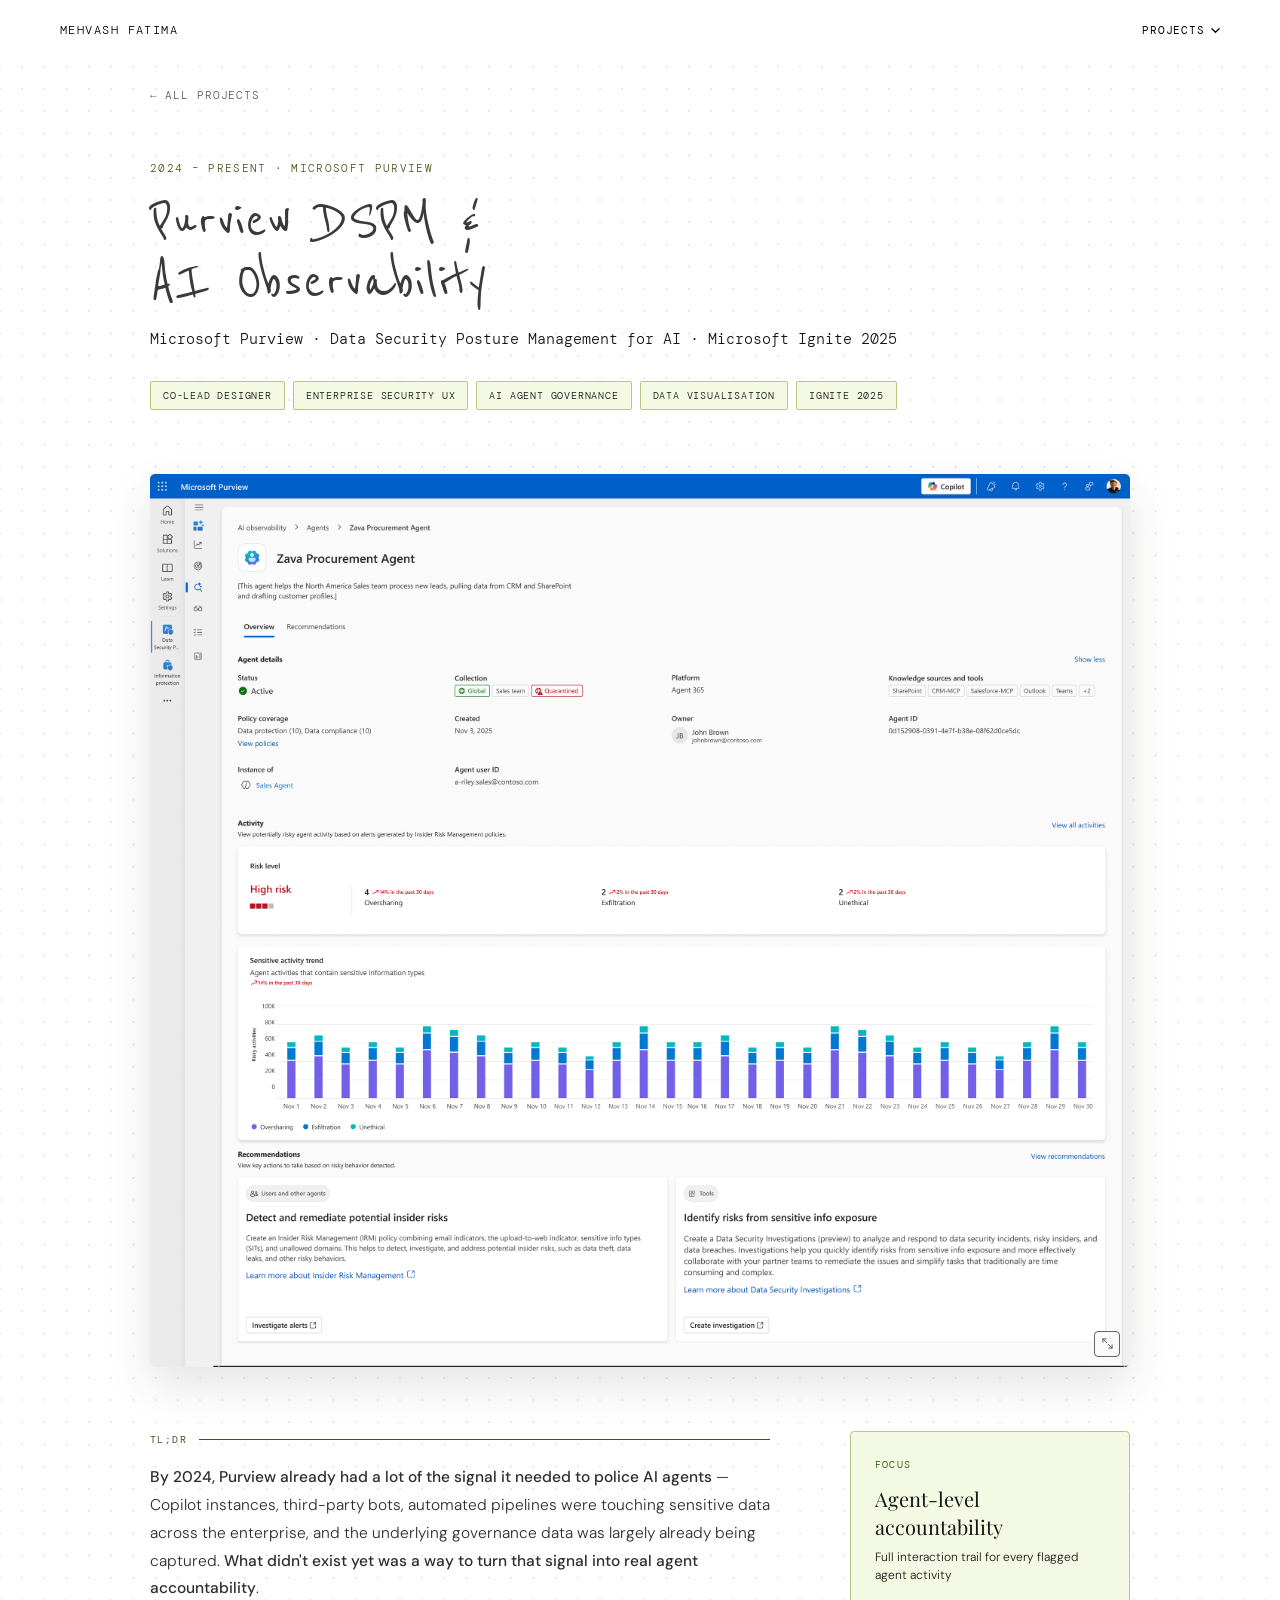
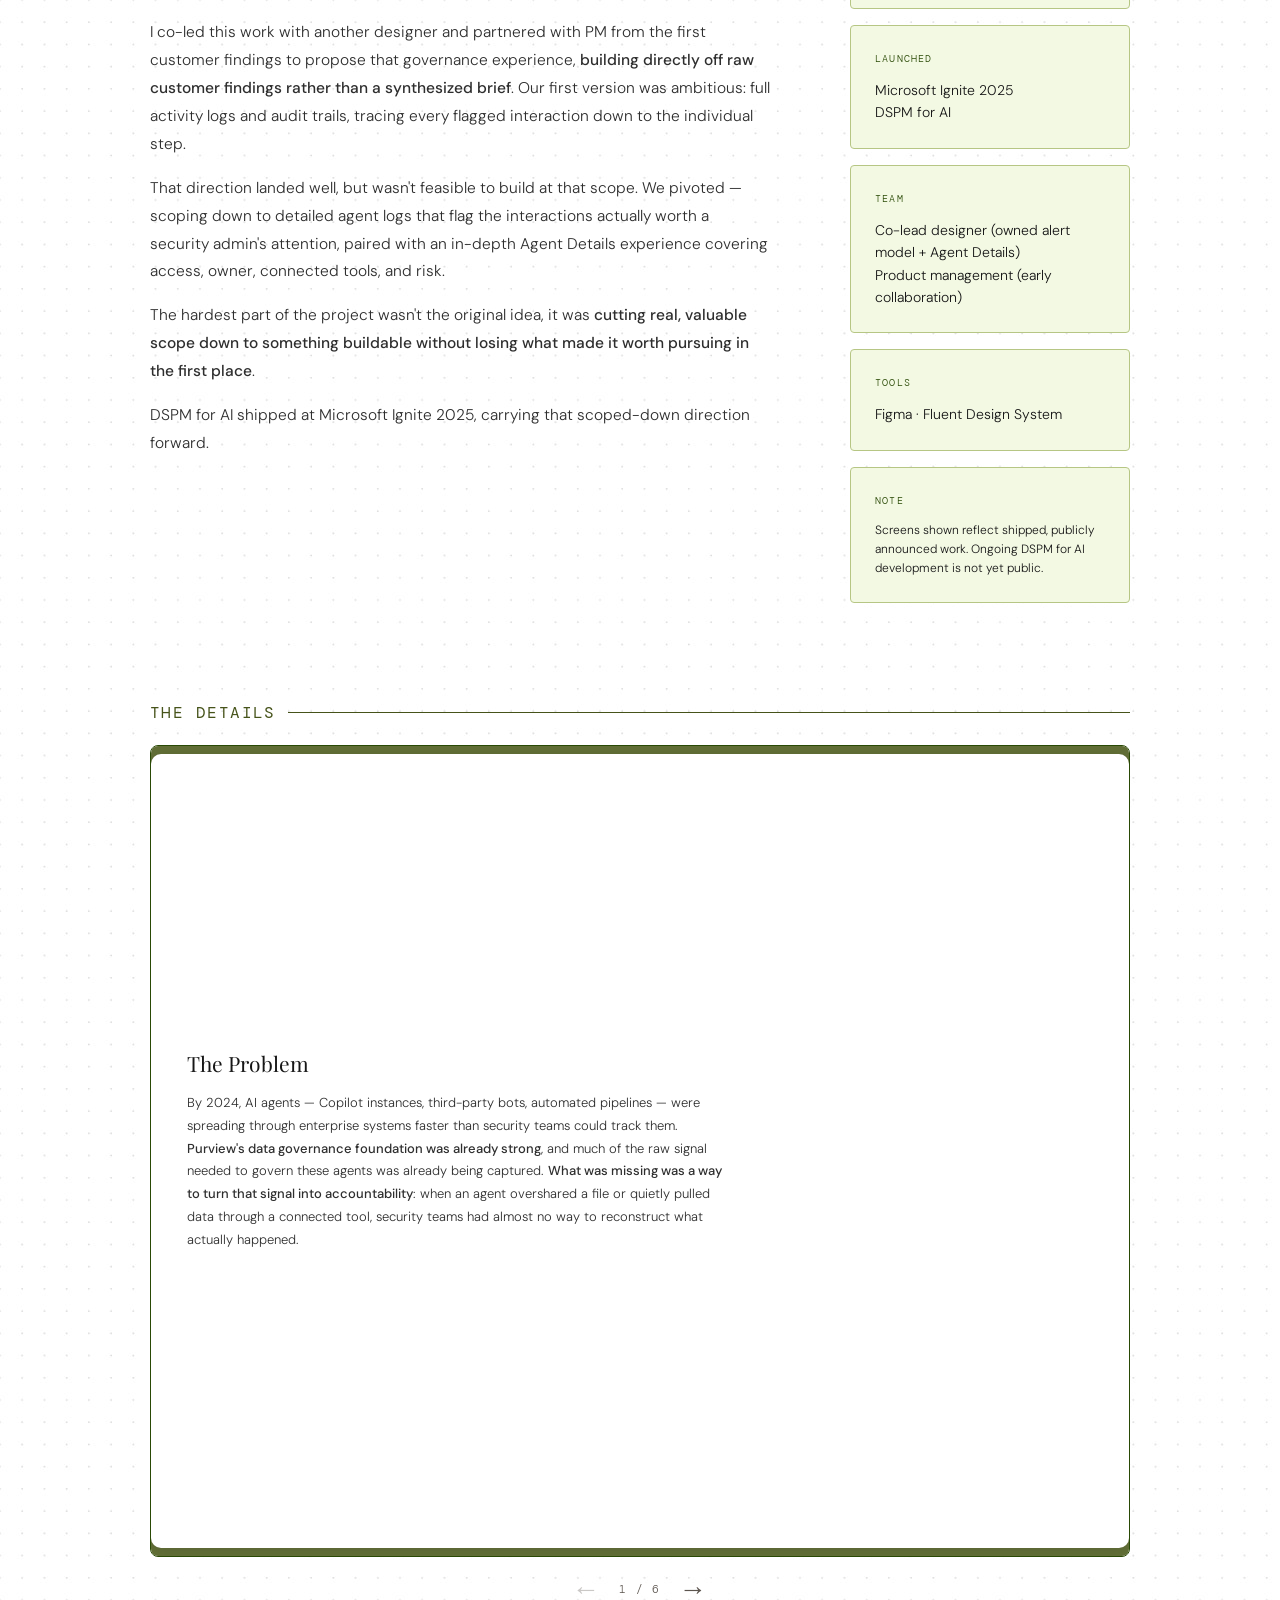
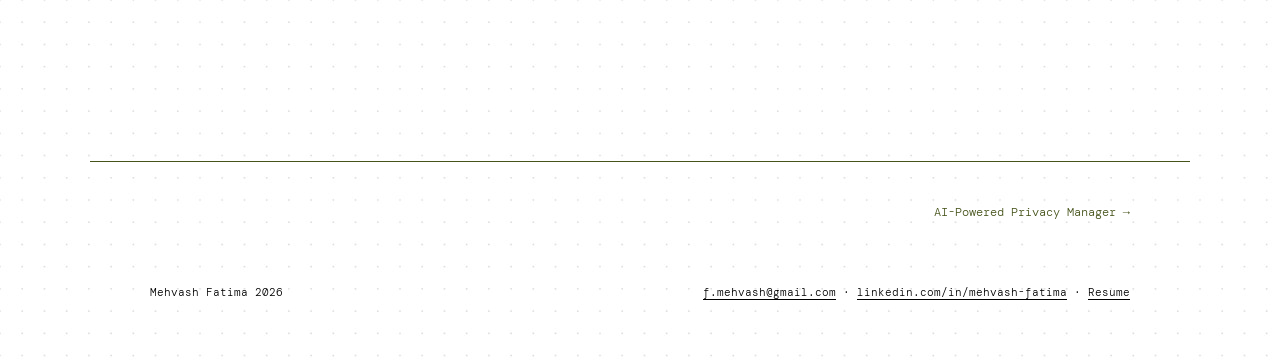
==== commit 1dce6ede: "Apply the olive design refresh across the site Palette: tan/gold tokens replaced with the olive set " ====
--- a/case-study-01-dspm.html
+++ b/case-study-01-dspm.html
@@ -5,7 +5,7 @@
 <meta name="viewport" content="width=device-width, initial-scale=1.0">
 <title>Purview DSPM & AI Observability · Mehvash Fatima</title>
 <link rel="preconnect" href="https://fonts.googleapis.com">
-<link href="https://fonts.googleapis.com/css2?family=DM+Mono:ital,wght@0,400;0,500;1,400&family=DM+Sans:wght@300;400;500&family=Reenie+Beanie&display=swap" rel="stylesheet">
+<link href="https://fonts.googleapis.com/css2?family=DM+Mono:ital,wght@0,400;0,500;1,400&family=DM+Sans:wght@300;400;500&family=Playfair+Display:wght@400&family=Reenie+Beanie&display=swap" rel="stylesheet">
 <style>
   *, *::before, *::after { box-sizing: border-box; margin: 0; padding: 0; }
 
@@ -13,14 +13,30 @@
     /* Light palette. Every ink/accent value below clears WCAG AA (4.5:1) on the
        darkest surface it can land on (--tag-bg), not just on --bg. */
     --bg:        #FBFAF8;
+    /* The page itself, nav and footer sit on pure white; --bg stays the
+       off-white for panes and image wells that sit inside the page. */
+    --page:      #FFFFFF;
     --surface:   #F5F1EA;
     --border:    #E3DCCE;
     --card:      #FFFFFF;
     --ink:       #3A3A3A;
     --muted:     #5C554F;
-    --accent:    #7D6428;
-    --highlight: #5E4A1C;
-    --tag-bg:    #F0EAE0;
+    --accent:    #46531A;
+    --highlight: #294905;
+    --tag-bg:    #F3F9E3;
+    --tag-border: #B6C684;
+    /* The artwork side of a carousel slide: a light neutral gray so the white
+       screenshots and the white sidebar both read against it. */
+    --canvas:    #F1F1EF;
+    /* Dark grey for outlines and dashed lines: 5.7:1 on white, 5.0:1 on the
+       slide canvas, so the edges they draw are clearly visible (WCAG 1.4.11). */
+    --outline:   #666666;
+    /* Body copy in the TL;DR, from the design. */
+    --ink-body:  #2E2E2E;
+    /* "The Details" carousel panel: the olive the slides sit on. */
+    --track:     #606D35;
+    --track-edge: #294905;
+    --serif:     'Playfair Display', Georgia, serif;
     /* Ghosted numerals. Light enough to stay background texture, dark
        enough to pass: --numeral 4.69:1 for 11px text, --numeral-display
        3.40:1 which clears large-text AA at 72px. Previously both used
@@ -29,17 +45,18 @@
     --numeral-display: #8E8780;
     --final-tag: #A9C9A4;
     /* "The Details" carousel. --ink-strong is the near-black the slide
-       headings use; --frame is the picture-frame border around slide
-       screenshots, --frame-dash the dashed annotation boxes. */
+       headings use; --frame-dash is the dashed annotation boxes. */
     --ink-strong:   #161616;
-    --frame:        #F2EDE4;
-    --frame-dash:   #CBBEA3;
+    /* Images are separated from their surroundings by a soft shadow rather
+       than an outline. */
+    --img-shadow: 0 4px 14px rgba(0, 0, 0, 0.12);
+    --frame-dash:   #666666;
     /* Angular "torn paper" fills. --wash backs the hero headline; the
        numbered three back the process principles. */
-    --wash:      #E8D5B0;
-    --wash-1:    #C8B89A;
-    --wash-2:    #E8D5B0;
-    --wash-3:    #C8A870;
+    --wash:      #C9D3AA;
+    --wash-1:    #B6C684;
+    --wash-2:    #C9D3AA;
+    --wash-3:    #A9BB74;
     --hand:      'Reenie Beanie', 'Segoe Script', cursive;
     --sans:      'DM Sans', sans-serif;
     --mono:      'DM Mono', monospace;
@@ -51,7 +68,8 @@
   }
 
   body {
-    background: var(--bg);
+    position: relative;
+    background: var(--page);
     color: var(--ink);
     font-family: var(--sans);
     font-weight: 300;
@@ -59,14 +77,27 @@
     -webkit-font-smoothing: antialiased;
   }
 
+  /* Dotted-grid texture from the design. A pseudo-element rather than the body
+     background so its strength can be set on its own: at full strength the
+     darkest dot is #B9B9B9 and --muted text crossing it falls to 3.7:1; at half
+     it is #DCDCDC and everything holds AA. Decorative only. */
+  body::before {
+    content: "";
+    position: absolute;
+    inset: 0;
+    z-index: -1;
+    background: url("assets/dot-grid.jpg") 0 0 / 400px 400px repeat;
+    opacity: 0.5;
+    pointer-events: none;
+  }
+
   /* ── NAV ── */
   nav {
     position: fixed;
     top: 0; left: 0; right: 0;
     z-index: 100;
-    background: rgba(251,250,248,0.92);
+    background: rgba(255,255,255,0.92);
     backdrop-filter: blur(12px);
-    border-bottom: 1px solid var(--border);
     padding: 0 60px;
     height: 60px;
     display: flex;
@@ -78,7 +109,7 @@
     font-family: var(--mono);
     font-size: 12px;
     letter-spacing: 0.12em;
-    color: var(--accent);
+    color: #000;
     text-transform: uppercase;
     text-decoration: none;
   }
@@ -116,7 +147,7 @@
     cursor: pointer;
     font-family: var(--mono);
     font-size: 11px;
-    color: var(--muted);
+    color: #000;
     letter-spacing: 0.08em;
     text-transform: uppercase;
     transition: color 0.2s;
@@ -125,7 +156,7 @@
 
   .nav-dropdown-trigger:hover,
   .nav-dropdown.open .nav-dropdown-trigger {
-    color: var(--ink);
+    color: var(--accent);
   }
 
   .nav-dropdown-trigger svg {
@@ -234,7 +265,8 @@
     gap: 6px;
     margin-top: 6px;
     padding: 3px 7px;
-    background: rgba(125, 100, 40, 0.09);
+    background: var(--tag-bg);
+    border: 1px solid var(--tag-border);
     border-radius: 2px;
     font-family: var(--mono);
     font-size: 10px;
@@ -394,7 +426,8 @@
   .case-study {
     max-width: 1100px;
     margin: 0 auto;
-    padding: 100px 60px;
+    /* Top is 52px because the back link above already clears the 60px fixed nav. */
+    padding: 52px 60px 100px;
     /* Entrance animation only. The resting state is visible: opacity 0 lives
        inside the keyframe, never on the element, so nothing has to run for the
        article to render. */
@@ -407,7 +440,7 @@
 
   .cs-header {
     display: grid;
-    grid-template-columns: 80px 1fr;
+    grid-template-columns: minmax(0, 860px);
     gap: 0 40px;
     margin-bottom: 64px;
     align-items: start;
@@ -460,7 +493,7 @@
 
   .cs-title {
     font-family: var(--hand);
-    font-size: clamp(44px, 5.8vw, 70px);
+    font-size: clamp(44px, 5.8vw, 64px);
     font-weight: 400;
     line-height: 0.95;
     color: var(--ink);
@@ -469,7 +502,7 @@
 
   .cs-subtitle {
     font-size: 15px;
-    color: var(--muted);
+    color: var(--ink-strong);
     margin-bottom: 28px;
     font-family: var(--mono);
   }
@@ -482,8 +515,8 @@
 
   .tag {
     background: var(--tag-bg);
-    border: 1px solid var(--border);
-    color: var(--muted);
+    border: 1px solid var(--tag-border);
+    color: var(--ink-strong);
     font-family: var(--mono);
     font-size: 10px;
     letter-spacing: 0.08em;
@@ -523,20 +556,21 @@
     content: '';
     flex: 1;
     height: 1px;
-    background: var(--border);
+    background: var(--accent);
   }
 
   .cs-section p {
     font-size: 15.5px;
     line-height: 1.8;
-    color: var(--muted);
+    color: var(--ink-body);
     margin-bottom: 16px;
   }
 
   .cs-section p:last-child { margin-bottom: 0; }
 
+  /* Emphasis is weight only in the design; the colour is the paragraph's. */
   .cs-section strong {
-    color: var(--ink);
+    color: inherit;
     font-weight: 500;
   }
 
@@ -564,8 +598,8 @@
   }
 
   .sidebar-block {
-    background: var(--surface);
-    border: 1px solid var(--border);
+    background: var(--tag-bg);
+    border: 1px solid var(--tag-border);
     border-radius: 4px;
     padding: 24px;
     margin-bottom: 16px;
@@ -593,9 +627,9 @@
     }
 
     .cs-sidebar-mobile .cs-sidebar-details {
-      border: 1px solid var(--border);
+      border: 1px solid var(--tag-border);
       border-radius: 4px;
-      background: var(--surface);
+      background: var(--tag-bg);
       overflow: hidden;
     }
 
@@ -639,7 +673,7 @@
     .cs-sidebar-mobile .sidebar-block {
       background: none;
       border: none;
-      border-top: 1px solid var(--border);
+      border-top: 1px solid var(--tag-border);
       border-radius: 0;
       padding: 20px 0;
       margin-bottom: 0;
@@ -655,28 +689,28 @@
     font-family: var(--mono);
     font-size: 10px;
     letter-spacing: 0.12em;
-    color: var(--muted);
+    color: var(--highlight);
     text-transform: uppercase;
     margin-bottom: 12px;
   }
 
   .sidebar-value {
     font-size: 14px;
-    color: var(--ink);
+    color: var(--ink-strong);
     line-height: 1.6;
   }
 
   .sidebar-value.large {
-    font-family: var(--mono);
-    font-size: 27px;
-    color: var(--highlight);
-    line-height: 1;
+    font-family: var(--serif);
+    font-size: 20px;
+    color: var(--ink-strong);
+    line-height: 1.43;
     margin-bottom: 6px;
   }
 
   .sidebar-value.large + .sidebar-sub {
     font-size: 12px;
-    color: var(--muted);
+    color: var(--ink-strong);
     line-height: 1.5;
   }
 
@@ -690,8 +724,8 @@
 
   .role-pill {
     display: inline-block;
-    background: rgba(125,100,40,0.07);
-    border: 1px solid rgba(125,100,40,0.28);
+    background: rgba(70, 83, 26,0.07);
+    border: 1px solid rgba(70, 83, 26,0.28);
     color: var(--accent);
     font-family: var(--mono);
     font-size: 11px;
@@ -713,13 +747,19 @@
   footer p {
     font-family: var(--mono);
     font-size: 11px;
-    color: var(--muted);
+    color: #000;
   }
 
   footer a {
-    color: var(--accent);
-    text-decoration: none;
-  }
+    color: #000;
+    /* Links and their surrounding text are both black here, so colour cannot
+       tell them apart; the underline does (WCAG 1.4.1). */
+    text-decoration: underline;
+    text-decoration-thickness: 1px;
+    text-underline-offset: 3px;
+  }
+
+  footer a:hover { color: var(--accent); }
 
   /* ── SCROLL ANIMATION ── */
   @keyframes fadeUp {
@@ -804,7 +844,7 @@
     width: 100%;
     display: block;
     border-radius: 4px;
-    border: 1px solid var(--border);
+    box-shadow: var(--img-shadow);
     background: var(--surface);
   }
 
@@ -840,7 +880,6 @@
     width: 100%;
     display: block;
     border-radius: 5px;
-    border: 1px solid var(--border);
     box-shadow: 0 18px 44px rgba(60,50,35,0.13);
   }
 
@@ -861,7 +900,7 @@
     width: 100%;
     display: block;
     border-radius: 4px;
-    border: 1px solid var(--border);
+    box-shadow: var(--img-shadow);
     margin-bottom: 10px;
   }
 
@@ -964,6 +1003,10 @@
        The script derives its step from the slide pitch, so this stays in sync. */
     padding: 8px 0;
     gap: 16px;
+    /* The olive panel the slides sit on in the design. */
+    background: var(--track);
+    border: 1px solid var(--track-edge);
+    border-radius: 8px;
   }
 
   /* The scrollbar is the only affordance until the script arrives, so it is
@@ -1003,7 +1046,7 @@
     gap: 12px;
     min-width: 0;
     padding: 28px 24px;
-    background: var(--bg);
+    background: var(--canvas);
     border-radius: 10px 0 0 10px;
   }
 
@@ -1014,14 +1057,14 @@
     gap: 16px;
     min-width: 0;
     padding: 32px 26px 32px 28px;
-    background: var(--surface);
-    border-left: 1px dashed var(--border);
+    background: var(--card);
+    border-left: 1px dashed var(--outline);
     border-radius: 0 10px 10px 0;
   }
 
   .cs-slide-overlay h3 {
-    font-family: var(--mono);
-    font-size: 17px;
+    font-family: var(--serif);
+    font-size: 21px;
     font-weight: 400;
     line-height: 1.25;
     color: var(--ink-strong);
@@ -1033,12 +1076,13 @@
   .cs-slide-overlay li {
     font-size: 13px;
     line-height: 1.75;
-    color: var(--muted);
+    color: var(--ink-body);
   }
 
   .cs-slide-overlay p + p { margin-top: 14px; }
 
-  .cs-slide-overlay strong { color: var(--ink); font-weight: 500; }
+  /* Emphasis is weight only; the colour is the paragraph's, as in the design. */
+  .cs-slide-overlay strong { color: inherit; font-weight: 500; }
 
   .cs-slide-overlay ul {
     margin-left: 18px;
@@ -1075,8 +1119,8 @@
     display: block;
     max-width: 100%;
     height: auto;
-    border: 5px solid var(--frame);
     border-radius: 5px;
+    box-shadow: var(--img-shadow);
     background: var(--card);
   }
 
@@ -1100,7 +1144,7 @@
   }
 
   .cs-slide-collage > * + * {
-    border-left: 1px solid var(--border);
+    border-left: 1px solid var(--outline);
     padding-left: 28px;
   }
 
@@ -1269,7 +1313,7 @@
 
     .cs-slide-overlay {
       border-left: none;
-      border-top: 1px dashed var(--border);
+      border-top: 1px dashed var(--outline);
       border-radius: 0 0 10px 10px;
       padding: 26px 22px 30px;
     }
@@ -1307,7 +1351,7 @@
 
     .cs-slide-collage > * + * {
       border-left: none;
-      border-top: 1px solid var(--border);
+      border-top: 1px solid var(--outline);
       padding-left: 0;
       padding-top: 22px;
     }
@@ -1413,7 +1457,7 @@
     justify-content: center;
     border-radius: 4px;
     background: rgba(251,250,248,0.92);
-    border: 1px solid var(--border);
+    border: 1px solid var(--outline);
     color: var(--muted);
     /* The image is the control; this must never swallow the tap. */
     pointer-events: none;
@@ -1555,14 +1599,13 @@
 
 <main id="main" tabindex="-1">
 
-<div style="max-width:1100px; margin:0 auto; padding:32px 60px 0;">
+<div style="max-width:1100px; margin:0 auto; padding:80px 60px 0;">
   <a href="index.html" style="font-family:var(--mono); font-size:11px; letter-spacing:0.08em; text-transform:uppercase; color:var(--muted); text-decoration:none;">&larr; All Projects</a>
 </div>
 
 <div class="case-study" id="cs-1">
   <div class="cs-header">
     <p class="cs-eyebrow-mobile">2024 – Present · Microsoft Purview</p>
-    <div class="cs-number">01</div>
     <div class="cs-header-content">
       <p class="cs-eyebrow">2024 – Present · Microsoft Purview</p>
       <h1 class="cs-title">Purview DSPM &<br>AI Observability</h1>
@@ -1585,8 +1628,8 @@
         <div class="cs-sidebar-content">
 <div class="sidebar-block">
         <p class="sidebar-label">Focus</p>
-        <p class="sidebar-value large" style="font-size:22px; line-height:1.3;">Agent-level accountability</p>
-        <p class="sidebar-sub" style="font-size:12px; color: var(--muted); margin-top:6px;">Full interaction trail for every flagged agent activity</p>
+        <p class="sidebar-value large">Agent-level accountability</p>
+        <p class="sidebar-sub" style="font-size:12px; color: var(--ink-strong); margin-top:6px;">Full interaction trail for every flagged agent activity</p>
       </div>
 <div class="sidebar-block">
         <p class="sidebar-label">Launched</p>
@@ -1602,7 +1645,7 @@
       </div>
 <div class="sidebar-block">
         <p class="sidebar-label">Note</p>
-        <p class="sidebar-value" style="font-size:12px; color: var(--muted);">Screens shown reflect shipped, publicly announced work. Ongoing DSPM for AI development is not yet public.</p>
+        <p class="sidebar-value" style="font-size:12px; color: var(--ink-strong);">Screens shown reflect shipped, publicly announced work. Ongoing DSPM for AI development is not yet public.</p>
       </div>
         </div>
       </details>
@@ -1631,8 +1674,8 @@
         <div class="cs-sidebar-content">
       <div class="sidebar-block">
         <p class="sidebar-label">Focus</p>
-        <p class="sidebar-value large" style="font-size:22px; line-height:1.3;">Agent-level accountability</p>
-        <p class="sidebar-sub" style="font-size:12px; color: var(--muted); margin-top:6px;">Full interaction trail for every flagged agent activity</p>
+        <p class="sidebar-value large">Agent-level accountability</p>
+        <p class="sidebar-sub" style="font-size:12px; color: var(--ink-strong); margin-top:6px;">Full interaction trail for every flagged agent activity</p>
       </div>
       <div class="sidebar-block">
         <p class="sidebar-label">Launched</p>
@@ -1648,7 +1691,7 @@
       </div>
       <div class="sidebar-block">
         <p class="sidebar-label">Note</p>
-        <p class="sidebar-value" style="font-size:12px; color: var(--muted);">Screens shown reflect shipped, publicly announced work. Ongoing DSPM for AI development is not yet public.</p>
+        <p class="sidebar-value" style="font-size:12px; color: var(--ink-strong);">Screens shown reflect shipped, publicly announced work. Ongoing DSPM for AI development is not yet public.</p>
       </div>
     </div>
       </details>
@@ -1756,9 +1799,9 @@
   </section>
 </div>
 
-<div style="max-width:1100px; margin:0 auto; padding:56px 60px 0; display:flex; justify-content:space-between; align-items:center; border-top:1px solid var(--border); margin-top:40px; padding-top:40px;">
+<div style="max-width:1100px; margin:0 auto; padding:56px 60px 0; display:flex; justify-content:space-between; align-items:center; border-top:1px solid var(--accent); margin-top:40px; padding-top:40px;">
   <span></span>
-  <a href="case-study-02-copilot.html" style="font-family:var(--mono); font-size:12px; color:var(--muted); text-decoration:none; text-align:right;">AI-Powered Privacy Manager &rarr;</a>
+  <a href="case-study-02-copilot.html" style="font-family:var(--mono); font-size:12px; color:var(--accent); text-decoration:none; text-align:right;">AI-Powered Privacy Manager &rarr;</a>
 </div>
 
 <!-- FOOTER -->
